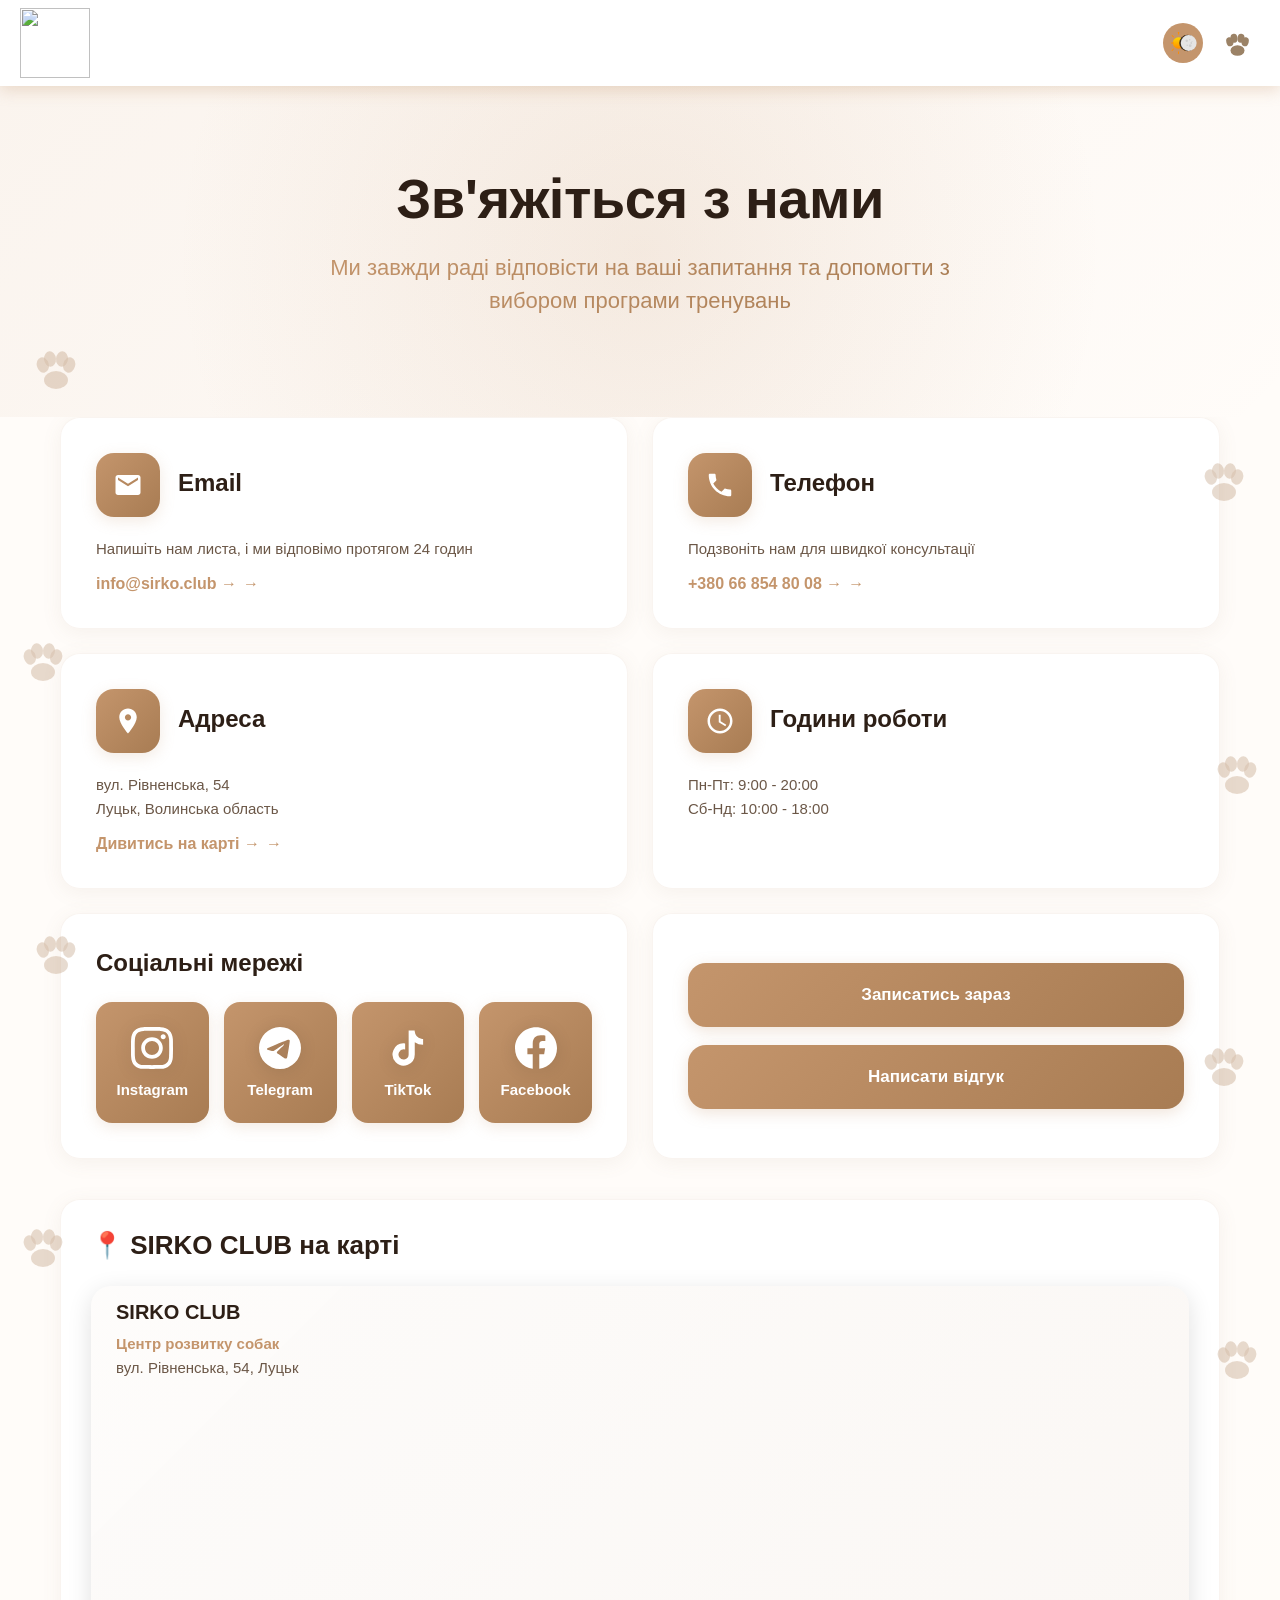
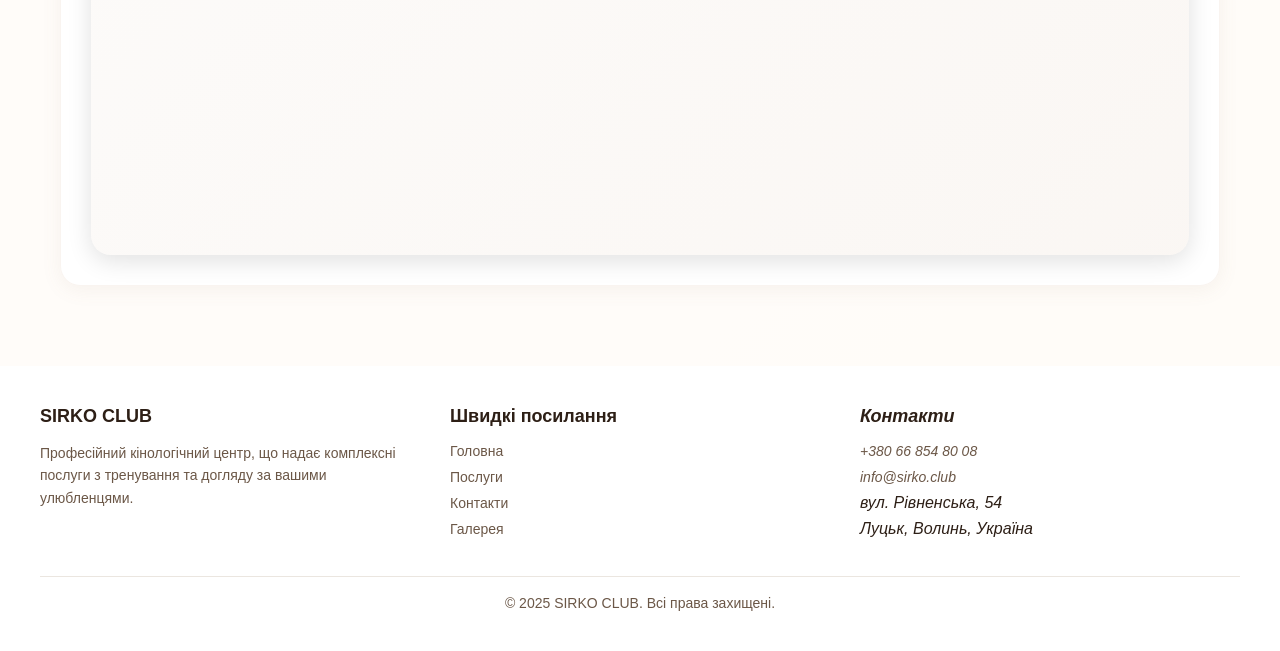
==== contact.html @ 8817e38b "Commit" ====
<!DOCTYPE html>
<html lang="uk">

<head>
    <meta charset="UTF-8">
    <meta name="viewport" content="width=device-width, initial-scale=1.0">
    <meta name="description"
        content="SIRKO CLUB - Контакти. Зв'яжіться з нами для консультації та запису на тренування.">
    <meta name="keywords" content="кінологічний центр контакти, дресирування собак Луцьк, зв'язатися">
    <title>SIRKO CLUB - Контакти</title>
    <link rel="stylesheet" href="style/contact.css">
</head>

<body>
    <div class="progress-bar" id="progressBar" role="progressbar" aria-label="Прогрес прокрутки"></div>
    <!-- Декоративні лапки (зліва) -->
    <div class="paw-decoration paw-left-1"></div>
    <div class="paw-decoration paw-left-2"></div>
    <div class="paw-decoration paw-left-3"></div>
    <div class="paw-decoration paw-left-4"></div>

    <!-- Декоративні лапки (справа) -->
    <div class="paw-decoration paw-right-1"></div>
    <div class="paw-decoration paw-right-2"></div>
    <div class="paw-decoration paw-right-3"></div>
    <div class="paw-decoration paw-right-4"></div>
    <div class="container">
        <!-- Header - без змін -->
        <header role="banner">
            <a href="index.html" class="logo">
                <img src="images/photo_2025-12-12_22-22-34-Photoroom.png" width="80px" height="80px">
            </a>
            <nav class="header-controls">
                <button class="theme-toggle" id="themeToggle" aria-label="Змінити тему">
                    <svg class="theme-icon" width="40" height="40" viewBox="0 0 200 200" fill="none"
                        xmlns="http://www.w3.org/2000/svg">
                        <defs>
                            <linearGradient id="sunGradient" x1="0%" y1="0%" x2="0%" y2="100%">
                                <stop offset="0%" style="stop-color:#FFD700;stop-opacity:1" />
                                <stop offset="100%" style="stop-color:#FF8C00;stop-opacity:1" />
                            </linearGradient>
                        </defs>
                        <circle cx="70" cy="100" r="38" fill="url(#sunGradient)" />
                        <rect x="67" y="25" width="6" height="20" rx="3" fill="#FF8C00" />
                        <rect x="105" y="45" width="6" height="20" rx="3" fill="#FF8C00"
                            transform="rotate(45 108 55)" />
                        <rect x="130" y="97" width="20" height="6" rx="3" fill="#FF8C00" />
                        <rect x="105" y="135" width="6" height="20" rx="3" fill="#FF8C00"
                            transform="rotate(-45 108 145)" />
                        <rect x="67" y="155" width="6" height="20" rx="3" fill="#FF8C00" />
                        <rect x="29" y="135" width="6" height="20" rx="3" fill="#FF8C00"
                            transform="rotate(45 32 145)" />
                        <rect x="20" y="97" width="20" height="6" rx="3" fill="#FF8C00" />
                        <rect x="29" y="45" width="6" height="20" rx="3" fill="#FF8C00" transform="rotate(-45 32 55)" />
                        <circle cx="130" cy="100" r="55" fill="#3d2f22" />
                        <circle cx="138" cy="100" r="53" fill="#E5E5E5" />
                        <circle cx="125" cy="85" r="8" fill="#C8C8C8" opacity="0.7" />
                        <circle cx="145" cy="78" r="5" fill="#C8C8C8" opacity="0.7" />
                        <circle cx="155" cy="100" r="6" fill="#C8C8C8" opacity="0.7" />
                        <circle cx="148" cy="118" r="9" fill="#C8C8C8" opacity="0.7" />
                        <circle cx="128" cy="115" r="5" fill="#C8C8C8" opacity="0.7" />
                        <circle cx="160" cy="90" r="4" fill="#C8C8C8" opacity="0.6" />
                    </svg>
                </button>
                <button class="menu-icon" id="menuToggle" aria-label="Відкрити меню">
                    <svg class="paw-icon" viewBox="0 0 100 100" xmlns="http://www.w3.org/2000/svg">
                        <ellipse cx="50" cy="70" rx="20" ry="15" fill="#9b8266" />
                        <ellipse cx="28" cy="45" rx="10" ry="13" fill="#9b8266" transform="rotate(-15 28 45)" />
                        <ellipse cx="40" cy="35" rx="10" ry="13" fill="#9b8266" transform="rotate(-5 40 35)" />
                        <ellipse cx="60" cy="35" rx="10" ry="13" fill="#9b8266" transform="rotate(5 60 35)" />
                        <ellipse cx="72" cy="45" rx="10" ry="13" fill="#9b8266" transform="rotate(15 72 45)" />
                    </svg>
                </button>
            </nav>
        </header>
        <div class="menu-overlay" id="menuOverlay" aria-hidden="true"></div>
        <nav class="mobile-menu" id="mobileMenu" aria-label="Головна навігація">
            <ul class="menu-links" role="list">
                <li><a href="index.html">Головна</a></li>
                <li><a href="services.html">Послуги</a></li>
                <li><a href="contact.html">Контакти</a></li>
            </ul>
        </nav>


        <main>
            <!-- Hero секція -->
            <section class="contacts-hero">
                <video class="hero-video" autoplay muted loop playsinline>
                    <source src="images/135025-760679997_small.mp4" type="video/mp4">
                    Your browser does not support the video tag.
                </video>
                <h1>Зв'яжіться з нами</h1>
                <p>Ми завжди раді відповісти на ваші запитання та допомогти з вибором програми тренувань</p>
            </section>

            <!-- Основний контент -->
            <div class="contacts-content">
                <!-- Перший рядок: Email та Телефон -->
                <div class="contact-row">
                    <!-- Email Card -->
                    <article class="contact-card">
                        <div class="contact-card-header">
                            <div class="contact-icon">
                                <svg width="30" height="30" viewBox="0 0 24 24" fill="white">
                                    <path
                                        d="M20 4H4c-1.1 0-1.99.9-1.99 2L2 18c0 1.1.9 2 2 2h16c1.1 0 2-.9 2-2V6c0-1.1-.9-2-2-2zm0 4l-8 5-8-5V6l8 5 8-5v2z" />
                                </svg>
                            </div>
                            <div>
                                <h3>Email</h3>
                            </div>
                        </div>
                        <div class="contact-card-content">
                            <p>Напишіть нам листа, і ми відповімо протягом 24 годин</p>
                            <a href="mailto:info@sirko.club" class="contact-link">
                                info@sirko.club  →
                            </a>
                        </div>
                    </article>

                    <!-- Phone Card -->
                    <article class="contact-card">
                        <div class="contact-card-header">
                            <div class="contact-icon">
                                <svg width="30" height="30" viewBox="0 0 24 24" fill="white">
                                    <path
                                        d="M6.62 10.79c1.44 2.83 3.76 5.14 6.59 6.59l2.2-2.2c.27-.27.67-.36 1.02-.24 1.12.37 2.33.57 3.57.57.55 0 1 .45 1 1V20c0 .55-.45 1-1 1-9.39 0-17-7.61-17-17 0-.55.45-1 1-1h3.5c.55 0 1 .45 1 1 0 1.25.2 2.45.57 3.57.11.35.03.74-.25 1.02l-2.2 2.2z" />
                                </svg>
                            </div>
                            <div>
                                <h3>Телефон</h3>
                            </div>
                        </div>
                        <div class="contact-card-content">
                            <p>Подзвоніть нам для швидкої консультації</p>
                            <a href="tel:+380 66 854 80 08" class="contact-link">
                                +380 66 854 80 08 →
                            </a>
                        </div>
                    </article>
                </div>

                <!-- Другий рядок: Адреса та Години роботи -->
                <div class="contact-row">
                    <!-- Address Card -->
                    <article class="contact-card">
                        <div class="contact-card-header">
                            <div class="contact-icon">
                                <svg width="30" height="30" viewBox="0 0 24 24" fill="white">
                                    <path
                                        d="M12 2C8.13 2 5 5.13 5 9c0 5.25 7 13 7 13s7-7.75 7-13c0-3.87-3.13-7-7-7zm0 9.5c-1.38 0-2.5-1.12-2.5-2.5s1.12-2.5 2.5-2.5 2.5 1.12 2.5 2.5-1.12 2.5-2.5 2.5z" />
                                </svg>
                            </div>
                            <div>
                                <h3>Адреса</h3>
                            </div>
                        </div>
                        <div class="contact-card-content">
                            <p>вул. Рівненська, 54<br>Луцьк, Волинська область</p>
                            <a href="https://maps.google.com/maps?q=SIRKO%20club,%20Рівненська%20вулиця,%2054,%20Луцьк"
                                target="_blank" class="contact-link">
                                Дивитись на карті →
                            </a>
                        </div>
                    </article>

                    <!-- Working Hours Card -->
                    <article class="contact-card">
                        <div class="contact-card-header">
                            <div class="contact-icon">
                                <svg width="30" height="30" viewBox="0 0 24 24" fill="white">
                                    <path
                                        d="M11.99 2C6.47 2 2 6.48 2 12s4.47 10 9.99 10C17.52 22 22 17.52 22 12S17.52 2 11.99 2zM12 20c-4.42 0-8-3.58-8-8s3.58-8 8-8 8 3.58 8 8-3.58 8-8 8zm.5-13H11v6l5.25 3.15.75-1.23-4.5-2.67z" />
                                </svg>
                            </div>
                            <div>
                                <h3>Години роботи</h3>
                            </div>
                        </div>
                        <div class="contact-card-content">
                            <p>Пн-Пт: 9:00 - 20:00<br>
                                Сб-Нд: 10:00 - 18:00</p>
                        </div>
                    </article>
                </div>

                <!-- Третій рядок: Соціальні мережі та Кнопки дій -->
                <div class="bottom-section">
                    <!-- Соціальні мережі (зліва) -->
                    <aside class="social-links-section">
                        <h3>Соціальні мережі</h3>
                        <div class="social-grid">
                            <a href="https://www.instagram.com/lutsk.kinolog?igsh=MTYwcnB3Nm44OXVwNA==" target="_blank"
                                rel="noopener noreferrer" class="social-card">
                                <svg width="40" height="40" viewBox="0 0 24 24" fill="white"
                                    xmlns="http://www.w3.org/2000/svg">
                                    <path
                                        d="M12 2.163c3.204 0 3.584.012 4.85.07 3.252.148 4.771 1.691 4.919 4.919.058 1.265.069 1.645.069 4.849 0 3.205-.012 3.584-.069 4.849-.149 3.225-1.664 4.771-4.919 4.919-1.266.058-1.644.07-4.85.07-3.204 0-3.584-.012-4.849-.07-3.26-.149-4.771-1.699-4.919-4.92-.058-1.265-.07-1.644-.07-4.849 0-3.204.013-3.583.07-4.849.149-3.227 1.664-4.771 4.919-4.919 1.266-.057 1.645-.069 4.849-.069zm0-2.163c-3.259 0-3.667.014-4.947.072-4.358.2-6.78 2.618-6.98 6.98-.059 1.281-.073 1.689-.073 4.948 0 3.259.014 3.668.072 4.948.2 4.358 2.618 6.78 6.98 6.98 1.281.058 1.689.072 4.948.072 3.259 0 3.668-.014 4.948-.072 4.354-.2 6.782-2.618 6.979-6.98.059-1.28.073-1.689.073-4.948 0-3.259-.014-3.667-.072-4.947-.196-4.354-2.617-6.78-6.979-6.98-1.281-.059-1.69-.073-4.949-.073zm0 5.838c-3.403 0-6.162 2.759-6.162 6.162s2.759 6.163 6.162 6.163 6.162-2.759 6.162-6.163c0-3.403-2.759-6.162-6.162-6.162zm0 10.162c-2.209 0-4-1.79-4-4 0-2.209 1.791-4 4-4s4 1.791 4 4c0 2.21-1.791 4-4 4zm6.406-11.845c-.796 0-1.441.645-1.441 1.44s.645 1.44 1.441 1.44c.795 0 1.439-.645 1.439-1.44s-.644-1.44-1.439-1.44z" />
                                </svg>
                                <span>Instagram</span>
                            </a>

                            <a href="https://t.me/Pracontanaaa" target="_blank" rel="noopener noreferrer"
                                class="social-card">
                                <svg width="40" height="40" viewBox="0 0 24 24" fill="white"
                                    xmlns="http://www.w3.org/2000/svg">
                                    <path
                                        d="M11.944 0A12 12 0 0 0 0 12a12 12 0 0 0 12 12 12 12 0 0 0 12-12A12 12 0 0 0 12 0a12 12 0 0 0-.056 0zm4.962 7.224c.1-.002.321.023.465.14a.506.506 0 0 1 .171.325c.016.093.036.306.02.472-.18 1.898-.962 6.502-1.36 8.627-.168.9-.499 1.201-.82 1.23-.696.065-1.225-.46-1.9-.902-1.056-.693-1.653-1.124-2.678-1.8-1.185-.78-.417-1.21.258-1.91.177-.184 3.247-2.977 3.307-3.23.007-.032.014-.15-.056-.212s-.174-.041-.249-.024c-.106.024-1.793 1.14-5.061 3.345-.48.33-.913.49-1.302.48-.428-.008-1.252-.241-1.865-.44-.752-.245-1.349-.374-1.297-.789.027-.216.325-.437.893-.663 3.498-1.524 5.83-2.529 6.998-3.014 3.332-1.386 4.025-1.627 4.476-1.635z" />
                                </svg>
                                <span>Telegram</span>
                            </a>

                            <a href="https://www.tiktok.com/@sirko.club?_r=1&_t=ZM-92Ig7ONDnJI" target="_blank"
                                rel="noopener noreferrer" class="social-card">
                                <svg width="40" height="40" viewBox="0 0 24 24" fill="white"
                                    xmlns="http://www.w3.org/2000/svg">
                                    <path
                                        d="M19.59 6.69a4.83 4.83 0 0 1-3.77-4.25V2h-3.45v13.67a2.89 2.89 0 0 1-5.2 1.74 2.89 2.89 0 0 1 2.31-4.64 2.93 2.93 0 0 1 .88.13V9.4a6.84 6.84 0 0 0-1-.05A6.33 6.33 0 0 0 5 20.1a6.34 6.34 0 0 0 10.86-4.43v-7a8.16 8.16 0 0 0 4.77 1.52v-3.4a4.85 4.85 0 0 1-1-.1z" />
                                </svg>
                                <span>TikTok</span>
                            </a>

                            <a href="https://www.facebook.com/profile.php?id=61576898876985" target="_blank"
                                rel="noopener noreferrer" class="social-card">
                                <svg width="40" height="40" viewBox="0 0 24 24" fill="white"
                                    xmlns="http://www.w3.org/2000/svg">
                                    <path
                                        d="M24 12.073c0-6.627-5.373-12-12-12s-12 5.373-12 12c0 5.99 4.388 10.954 10.125 11.854v-8.385H7.078v-3.47h3.047V9.43c0-3.007 1.792-4.669 4.533-4.669 1.312 0 2.686.235 2.686.235v2.953H15.83c-1.491 0-1.956.925-1.956 1.874v2.25h3.328l-.532 3.47h-2.796v8.385C19.612 23.027 24 18.062 24 12.073z" />
                                </svg>
                                <span>Facebook</span>
                            </a>
                        </div>
                    </aside>

                    <!-- Кнопки дій (справа) -->
                    <div class="action-buttons">
                        <button class="action-btn"
                            onclick="window.location.href='https://docs.google.com/forms/d/e/1FAIpQLSfRU9V35muURrDXWjqPRwVCENJERjDULEuLizLu45C7HAdxSQ/viewform'">Записатись
                            зараз</button>
                        <button class="action-btn" id="openReviewFormBtn">
                            <span>Написати відгук</span>
                        </button>
                    </div>
                </div>

                <!-- Модальне вікно для відгуку -->
                <div class="modal" id="reviewModal">
                    <div class="modal-content">
                        <button class="modal-close" id="closeReviewModal">&times;</button>
                        <div class="review-form">
                            <h3>Написати відгук</h3>
                            <div class="form-success" id="reviewSuccessMessage" style="display: none;">
                                ✓ Дякуємо за ваш відгук! Він буде опублікований після модерації.
                            </div>
                            <form id="reviewForm">
                                <div class="form-group">
                                    <label for="reviewName">Ваше ім'я *</label>
                                    <input type="text" id="reviewName" name="reviewName" required>
                                </div>
                                <div class="form-group">
                                    <label for="reviewText">Ваш відгук *</label>
                                    <textarea id="reviewText" name="reviewText" rows="5"
                                        placeholder="Поділіться вашим досвідом співпраці з нами..." required></textarea>
                                </div>
                                <div class="form-group">
                                    <label>Оцінка</label>
                                    <div class="rating-stars">
                                        <span class="star" data-rating="1">★</span>
                                        <span class="star" data-rating="2">★</span>
                                        <span class="star" data-rating="3">★</span>
                                        <span class="star" data-rating="4">★</span>
                                        <span class="star" data-rating="5">★</span>
                                    </div>
                                    <input type="hidden" id="rating" name="rating" value="5">
                                </div>
                                <button type="submit" class="btn-submit">Відправити відгук</button>
                            </form>
                        </div>
                    </div>
                </div>

                <!-- Карта на всю ширину -->
                <aside class="map-section" aria-labelledby="location-title">
                    <h3 id="location-title">📍 SIRKO CLUB на карті</h3>

                    <div class="map-container">
                        <div class="map-info">
                            <h4>SIRKO CLUB</h4>
                            <p><strong>Центр розвитку собак</strong><br>
                                вул. Рівненська, 54, Луцьк</p>
                        </div>

                        <iframe
                            src="https://maps.google.com/maps?q=SIRKO%20club,%20Рівненська%20вулиця,%2054,%20Луцьк&t=&z=16&ie=UTF8&iwloc=&output=embed"
                            width="100%" height="450" frameborder="0" style="border:0; display: block;"
                            allowfullscreen="" loading="lazy" referrerpolicy="no-referrer-when-downgrade">
                        </iframe>
                    </div>
                </aside>
            </div>
        </main>

        <!-- Footer - без змін -->
        <footer role="contentinfo">
            <div class="footer-content">
                <div class="footer-section">
                    <h4>SIRKO CLUB</h4>
                    <p>Професійний кінологічний центр, що надає комплексні послуги з тренування та догляду за вашими
                        улюбленцями.</p>
                </div>
                <nav class="footer-section" aria-label="Швидкі посилання">
                    <h4>Швидкі посилання</h4>
                    <ul class="footer-links">
                        <li><a href="index.html">Головна</a></li>
                        <li><a href="index.html#services">Послуги</a></li>
                        <li><a href="contact.html">Контакти</a></li>
                        <li><a href="index.html#gallery">Галерея</a></li>
                    </ul>
                </nav>
                <address class="footer-section">
                    <h4>Контакти</h4>
                    <ul class="footer-links">
                        <li><a href="tel:+380XXXXXXXXX">+380 66 854 80 08</a></li>
                        <li><a href="mailto:info@sirkoclub.com">info@sirko.club</a></li>
                        <li>вул. Рівненська, 54</li>
                        <li>Луцьк, Волинь, Україна</li>
                    </ul>
                </address>
            </div>
            <div class="footer-bottom">
                © 2025 SIRKO CLUB. Всі права захищені.
            </div>
        </footer>
    </div>

    <button class="scroll-top" id="scrollTop" aria-label="Прокрутити вгору">↑</button>

    <script src="js/contact.js"></script>
</body>

</html>
---- style/contact.css ----
/* Базові стилі  */
* {
    margin: 0;
    padding: 0;
    box-sizing: border-box;
}

:root {
    --bg-primary: linear-gradient(135deg, #fef8f3 0%, #f5ebe3 100%);
    --bg-secondary: rgba(255, 252, 249, 0.98);
    --bg-card: rgba(255, 255, 255, 0.95);
    --text-primary: #2d1f16;
    --text-secondary: #6b5747;
    --accent: #c4956c;
    --accent-hover: #a87c53;
    --shadow: rgba(100, 80, 60, 0.12);
    --transition: all 0.3s ease;
}

[data-theme="dark"] {
    --bg-primary: linear-gradient(135deg, #2c2416 0%, #1a1612 100%);
    --bg-secondary: #1f1c18;
    --bg-card: #2a2520;
    --text-primary: #e8e8e8;
    --text-secondary: #b8b8b8;
    --accent: #b8956f;
    --accent-hover: #a38560;
    --shadow: rgba(0, 0, 0, 0.3);
}

html {
    scroll-behavior: smooth;
    overflow-x: hidden;
    max-width: 100vw;
}

body {
    font-family: 'Segoe UI', Tahoma, Geneva, Verdana, sans-serif;
    background: var(--bg-primary);
    color: var(--text-primary);
    transition: var(--transition);
    overflow-x: hidden;
    max-width: 100vw;
    width: 100%;
    position: relative;
    -webkit-font-smoothing: antialiased;
    -moz-osx-font-smoothing: grayscale;
}

.container {
    max-width: 100vw;
    width: 100%;
    margin: 0 auto;
    background: var(--bg-secondary);
    min-height: 100vh;
    position: relative;
    overflow-x: hidden;
}

/* Декоративні лапки */
.paw-decoration {
    position: absolute;
    width: 40px;
    height: 40px;
    opacity: 0;
    z-index: 1;
    pointer-events: none;
    background-image: url('data:image/svg+xml;utf8,<svg viewBox="0 0 100 100" xmlns="http://www.w3.org/2000/svg"><ellipse cx="50" cy="70" rx="20" ry="15" fill="%23a87c53" opacity="0.6"/><ellipse cx="28" cy="45" rx="10" ry="13" fill="%23a87c53" opacity="0.6" transform="rotate(-15 28 45)"/><ellipse cx="40" cy="35" rx="10" ry="13" fill="%23a87c53" opacity="0.6" transform="rotate(-5 40 35)"/><ellipse cx="60" cy="35" rx="10" ry="13" fill="%23a87c53" opacity="0.6" transform="rotate(5 60 35)"/><ellipse cx="72" cy="45" rx="10" ry="13" fill="%23a87c53" opacity="0.6" transform="rotate(15 72 45)"/></svg>');
    background-size: contain;
    background-repeat: no-repeat;
    animation: pawFadeIn 1s ease-out forwards;
}

/* Лапки зліва*/
.paw-left-1 { left: 2%; top: 15%; animation-delay: 0.5s; }
.paw-left-2 { left: 1%; top: 28%; animation-delay: 1s; }
.paw-left-3 { left: 2%; top: 41%; animation-delay: 1.5s; }
.paw-left-4 { left: 1%; top: 54%; animation-delay: 2s; }

/* Лапки справа */
.paw-right-1 { right: 2%; top: 20%; animation-delay: 0.7s; }
.paw-right-2 { right: 1%; top: 33%; animation-delay: 1.2s; }
.paw-right-3 { right: 2%; top: 46%; animation-delay: 1.7s; }
.paw-right-4 { right: 1%; top: 59%; animation-delay: 2.2s; }

@keyframes pawFadeIn {
    0% {
        opacity: 0;
        transform: scale(0.5) rotate(-20deg);
    }
    50% {
        opacity: 0.5;
        transform: scale(1.1) rotate(5deg);
    }
    100% {
        opacity: 0.45;
        transform: scale(1) rotate(0deg);
    }
}

[data-theme="dark"] .paw-decoration {
    background-image: url('data:image/svg+xml;utf8,<svg viewBox="0 0 100 100" xmlns="http://www.w3.org/2000/svg"><ellipse cx="50" cy="70" rx="20" ry="15" fill="%23b8956f" opacity="0.2"/><ellipse cx="28" cy="45" rx="10" ry="13" fill="%23b8956f" opacity="0.2" transform="rotate(-15 28 45)"/><ellipse cx="40" cy="35" rx="10" ry="13" fill="%23b8956f" opacity="0.2" transform="rotate(-5 40 35)"/><ellipse cx="60" cy="35" rx="10" ry="13" fill="%23b8956f" opacity="0.2" transform="rotate(5 60 35)"/><ellipse cx="72" cy="45" rx="10" ry="13" fill="%23b8956f" opacity="0.2" transform="rotate(15 72 45)"/></svg>');
}

/* Header */
header {
    display: flex;
    justify-content: space-between;
    align-items: center;
    padding: 6px 15px;
    background: var(--bg-card);
    position: sticky;
    top: 0;
    z-index: 97;
    box-shadow: 0 4px 15px rgba(196, 149, 108, 0.3);
}

.logo {
    display: flex;
    align-items: center;
    gap: 8px;
    animation: fadeInLeft 0.6s ease;
    text-decoration: none;
}

.logo img {
    width: 60px;
    height: 60px;
}

.logo-fallback {
    width: 60px;
    height: 60px;
    background: var(--accent);
    border-radius: 50%;
    display: flex;
    align-items: center;
    justify-content: center;
    color: white;
    font-weight: bold;
    font-size: 18px;
    transition: transform 0.3s ease;
}

.logo:hover .logo-fallback {
    transform: scale(1.05) rotate(3deg);
}

.header-controls {
    display: flex;
    align-items: center;
    gap: 12px;
    animation: fadeInRight 0.6s ease;
}

.theme-toggle {
    width: 38px;
    height: 38px;
    border-radius: 50%;
    background: var(--accent);
    border: none;
    cursor: pointer;
    display: flex;
    align-items: center;
    justify-content: center;
    transition: var(--transition);
    position: relative;
    overflow: hidden;
}

.theme-toggle:hover {
    transform: rotate(180deg);
}

.theme-icon {
    width: 28px;
    height: 28px;
    object-fit: contain;
    position: relative;
    z-index: 1;
}

.menu-icon {
    width: 42px;
    height: 42px;
    cursor: pointer;
    position: relative;
    z-index: 101;
    background: none;
    border: none;
    padding: 5px;
    transition: var(--transition);
}

.menu-icon:hover {
    transform: scale(1.1);
}

.menu-icon.active .paw-icon {
    transform: rotate(90deg);
}

.mobile-menu {
    position: fixed;
    top: 0;
    right: -100%;
    width: 280px;
    max-width: 85%;
    height: 100vh;
    background: var(--bg-card);
    box-shadow: -5px 0 25px var(--shadow);
    transition: right 0.4s cubic-bezier(0.4, 0, 0.2, 1);
    z-index: 99;
    padding: 80px 30px 30px;
    overflow-y: auto;
}

.mobile-menu.active {
    right: 0;
}

.menu-overlay {
    position: fixed;
    top: 0;
    left: 0;
    width: 100%;
    height: 100vh;
    background: rgba(0, 0, 0, 0);
    opacity: 0;
    visibility: hidden;
    transition: var(--transition);
    z-index: 98;
    backdrop-filter: blur(4px);
}

.menu-overlay.active {
    opacity: 1;
    visibility: visible;
}

.menu-links {
    list-style: none;
}

.menu-links li {
    margin-bottom: 20px;
    opacity: 0;
    transform: translateX(20px);
    transition: var(--transition);
}

.mobile-menu.active .menu-links li {
    opacity: 1;
    transform: translateX(0);
}

.mobile-menu.active .menu-links li:nth-child(1) { transition-delay: 0.1s; }
.mobile-menu.active .menu-links li:nth-child(2) { transition-delay: 0.15s; }
.mobile-menu.active .menu-links li:nth-child(3) { transition-delay: 0.2s; }

.menu-links a {
    color: var(--text-primary);
    text-decoration: none;
    font-size: 18px;
    font-weight: 500;
    transition: var(--transition);
    display: block;
    padding: 10px 15px 10px 0;
    position: relative;
}

.menu-links a::before {
    content: '🐾';
    position: absolute;
    left: -30px;
    opacity: 0;
    transform: translateX(-10px) rotate(-20deg);
    transition: all 0.4s cubic-bezier(0.68, -0.55, 0.265, 1.55);
    font-size: 16px;
}

.menu-links a::after {
    content: '';
    position: absolute;
    bottom: 0;
    left: 0;
    width: 0;
    height: 2px;
    background: var(--accent);
    transition: width 0.3s ease;
}

.menu-links a:hover::before {
    opacity: 1;
    transform: translateX(0) rotate(0deg);
    left: -25px;
}

.menu-links a:hover::after {
    width: calc(100% - 15px);
}

.menu-links a:hover {
    color: var(--accent);
    padding-left: 5px;
}

/* Hero секція */
.contacts-hero {
    padding: 60px 15px 40px;
    text-align: center;
    position: relative;
    overflow: hidden;
    background: linear-gradient(135deg, rgba(196, 149, 108, 0.08) 0%, transparent 100%);
    width: 100%;
    max-width: 100vw;
}

.hero-video {
    position: absolute;
    top: 0;
    left: 0;
    width: 100%;
    height: 100%;
    object-fit: cover;
    opacity: 0.35;
    z-index: 0;
}

.contacts-hero::before {
    content: '';
    position: absolute;
    top: 0;
    left: 0;
    right: 0;
    bottom: 0;
    background: radial-gradient(circle at 50% 50%, rgba(196, 149, 108, 0.15) 0%, transparent 70%);
    pointer-events: none;
}

.contacts-hero h1 {
    font-size: 30px;
    color: var(--text-primary);
    margin-bottom: 15px;
    font-weight: 800;
    animation: fadeInUp 0.6s ease;
    letter-spacing: -0.5px;
    position: relative;
    max-width: 100%;
    word-wrap: break-word;
}

.contacts-hero p {
    font-size: 16px;
    color: var(--accent);
    max-width: 700px;
    margin: 0 auto 30px;
    animation: fadeInUp 0.8s ease;
    font-weight: 500;
    line-height: 1.5;
    background: linear-gradient(135deg, var(--accent) 0%, var(--accent-hover) 100%);
    -webkit-background-clip: text;
    -webkit-text-fill-color: transparent;
    background-clip: text;
    position: relative;
    word-wrap: break-word;
}

/*Основний контейнер контенту*/
.contacts-content {
    max-width: 1200px;
    width: 100%;
    margin: 0 auto;
    padding: 0 15px 60px;
    position: relative;
    overflow: hidden;
}

.contacts-content::before {
    content: '';
    position: absolute;
    top: -30px;
    right: -30px;
    width: 150px;
    height: 150px;
    background: radial-gradient(circle, rgba(196, 149, 108, 0.06) 0%, transparent 70%);
    border-radius: 50%;
    pointer-events: none;
    z-index: -1;
}

.contacts-content::after {
    content: '';
    position: absolute;
    bottom: 50px;
    left: -50px;
    width: 200px;
    height: 200px;
    background: radial-gradient(circle, rgba(196, 149, 108, 0.04) 0%, transparent 70%);
    border-radius: 50%;
    pointer-events: none;
    z-index: -1;
}

/* Рядки з картками */
.contact-row {
    display: grid;
    grid-template-columns: 1fr;
    gap: 20px;
    margin-bottom: 20px;
    width: 100%;
    max-width: 100%;
}

/* Нижня секція*/
.bottom-section {
    display: grid;
    grid-template-columns: 1fr;
    gap: 20px;
    margin-bottom: 30px;
    width: 100%;
    max-width: 100%;
}

/* Контактні картки */
.contact-card {
    background: var(--bg-card);
    border-radius: 20px;
    padding: 25px;
    box-shadow: 0 4px 20px rgba(139, 114, 86, 0.08);
    transition: all 0.4s cubic-bezier(0.4, 0, 0.2, 1);
    animation: scaleIn 0.6s ease;
    animation-fill-mode: both;
    position: relative;
    overflow: hidden;
    border: 1px solid rgba(196, 149, 108, 0.1);
    width: 100%;
    max-width: 100%;
}

.contact-card:hover {
    transform: translateY(-5px) scale(1.02);
    box-shadow: 0 10px 35px rgba(139, 114, 86, 0.15);
    border-color: var(--accent);
}

.contact-card::before {
    content: '';
    position: absolute;
    top: 0;
    left: 0;
    right: 0;
    bottom: 0;
    background: linear-gradient(135deg, rgba(196, 149, 108, 0.05) 0%, transparent 100%);
    opacity: 0;
    transition: opacity 0.4s ease;
    pointer-events: none;
}

.contact-card:hover::before {
    opacity: 1;
}

.contact-card:nth-child(1) { animation-delay: 0.1s; }
.contact-card:nth-child(2) { animation-delay: 0.2s; }

.contact-card-header {
    display: flex;
    align-items: center;
    gap: 15px;
    margin-bottom: 18px;
}

.contact-icon {
    width: 56px;
    height: 56px;
    background: linear-gradient(135deg, var(--accent) 0%, var(--accent-hover) 100%);
    border-radius: 16px;
    display: flex;
    align-items: center;
    justify-content: center;
    flex-shrink: 0;
    transition: all 0.4s ease;
    box-shadow: 0 4px 15px rgba(196, 149, 108, 0.2);
}

.contact-card:hover .contact-icon {
    transform: scale(1.1);
    box-shadow: 0 8px 25px rgba(196, 149, 108, 0.35);
}

.contact-card h3 {
    font-size: 20px;
    color: var(--text-primary);
    margin-bottom: 5px;
    font-weight: 700;
    word-wrap: break-word;
}

.contact-card-content p {
    color: var(--text-secondary);
    margin-bottom: 12px;
    line-height: 1.6;
    font-size: 14px;
    word-wrap: break-word;
}

.contact-link {
    color: var(--accent);
    text-decoration: none;
    font-weight: 600;
    transition: all 0.3s ease;
    display: inline-flex;
    align-items: center;
    gap: 6px;
    font-size: 15px;
    position: relative;
    word-break: break-all;
}

.contact-link::after {
    content: '→';
    transition: transform 0.3s ease;
}

.contact-link:hover {
    color: var(--accent-hover);
    transform: translateX(5px);
}

.contact-link:hover::after {
    transform: translateX(5px);
}

/* Соціальні мережі */
.social-links-section {
    background: var(--bg-card);
    border-radius: 20px;
    padding: 25px;
    box-shadow: 0 4px 20px rgba(139, 114, 86, 0.08);
    animation: scaleIn 0.6s ease 0.3s;
    animation-fill-mode: both;
    border: 1px solid rgba(196, 149, 108, 0.1);
    transition: all 0.4s ease;
    width: 100%;
    max-width: 100%;
}

.social-links-section:hover {
    box-shadow: 0 8px 30px rgba(139, 114, 86, 0.12);
}

.social-links-section h3 {
    font-size: 22px;
    color: var(--text-primary);
    margin-bottom: 20px;
    font-weight: 700;
}

.social-grid {
    display: grid;
    grid-template-columns: 1fr;
    gap: 12px;
    width: 100%;
}

.social-card {
    background: linear-gradient(135deg, var(--accent) 0%, var(--accent-hover) 100%);
    border-radius: 16px;
    padding: 20px;
    text-align: center;
    transition: all 0.4s cubic-bezier(0.4, 0, 0.2, 1);
    cursor: pointer;
    text-decoration: none;
    color: white;
    display: flex;
    flex-direction: column;
    align-items: center;
    gap: 10px;
    position: relative;
    overflow: hidden;
    box-shadow: 0 4px 15px rgba(196, 149, 108, 0.2);
    width: 100%;
}

.social-card::before {
    content: '';
    position: absolute;
    top: 50%;
    left: 50%;
    width: 0;
    height: 0;
    background: rgba(255, 255, 255, 0.2);
    border-radius: 50%;
    transform: translate(-50%, -50%);
    transition: width 0.6s ease, height 0.6s ease;
}

.social-card:hover::before {
    width: 200px;
    height: 200px;
}

.social-card:hover {
    transform: translateY(-5px) scale(1.03);
    box-shadow: 0 10px 30px rgba(196, 149, 108, 0.35);
}

.social-card svg {
    width: 40px;
    height: 40px;
    transition: transform 0.4s ease;
    position: relative;
    z-index: 1;
    filter: drop-shadow(0 2px 8px rgba(0, 0, 0, 0.1));
}

.social-card:hover svg {
    transform: scale(1.15);
}

.social-card span {
    display: block;
    font-size: 15px;
    font-weight: 600;
    position: relative;
    z-index: 1;
}

/*  Кнопки дій*/
.action-buttons {
    background: var(--bg-card);
    border-radius: 20px;
    padding: 25px;
    box-shadow: 0 4px 20px rgba(139, 114, 86, 0.08);
    animation: scaleIn 0.6s ease 0.4s;
    animation-fill-mode: both;
    display: flex;
    flex-direction: column;
    gap: 15px;
    justify-content: center;
    border: 1px solid rgba(196, 149, 108, 0.1);
    transition: all 0.4s ease;
    width: 100%;
    max-width: 100%;
}

.action-buttons:hover {
    box-shadow: 0 8px 30px rgba(139, 114, 86, 0.12);
}

.action-btn {
    background: linear-gradient(135deg, var(--accent) 0%, var(--accent-hover) 100%);
    color: white;
    border: none;
    padding: 18px 24px;
    border-radius: 16px;
    font-size: 16px;
    font-weight: 600;
    cursor: pointer;
    transition: all 0.4s cubic-bezier(0.4, 0, 0.2, 1);
    display: flex;
    align-items: center;
    justify-content: center;
    gap: 10px;
    position: relative;
    overflow: hidden;
    box-shadow: 0 4px 15px rgba(196, 149, 108, 0.25);
    width: 100%;
    max-width: 100%;
}

.action-btn::before {
    content: '';
    position: absolute;
    top: 50%;
    left: 50%;
    width: 0;
    height: 0;
    border-radius: 50%;
    background: rgba(255, 255, 255, 0.25);
    transform: translate(-50%, -50%);
    transition: width 0.6s ease, height 0.6s ease;
}

.action-btn:hover::before {
    width: 400px;
    height: 400px;
}

.action-btn:hover {
    transform: translateY(-3px) scale(1.02);
    box-shadow: 0 10px 30px rgba(196, 149, 108, 0.4);
}

.action-btn:active {
    transform: translateY(-1px) scale(0.98);
}

.action-btn svg {
    flex-shrink: 0;
    filter: drop-shadow(0 2px 4px rgba(0, 0, 0, 0.1));
    transition: transform 0.3s ease;
}

.action-btn:hover svg {
    transform: scale(1.1);
}

.action-btn span {
    position: relative;
    z-index: 1;
}

/* Модальні вікна  */
.modal {
    display: none;
    position: fixed;
    z-index: 1000;
    left: 0;
    top: 0;
    width: 100%;
    height: 100%;
    background-color: rgba(0, 0, 0, 0.65);
    backdrop-filter: blur(8px);
    animation: fadeIn 0.3s ease;
}

.modal.active {
    display: flex;
    align-items: center;
    justify-content: center;
}

.modal-content {
    background: var(--bg-card);
    border-radius: 24px;
    padding: 30px 20px;
    width: 95%;
    max-width: 600px;
    max-height: 90vh;
    overflow-y: auto;
    position: relative;
    animation: slideInDown 0.4s cubic-bezier(0.4, 0, 0.2, 1);
    box-shadow: 0 20px 80px rgba(0, 0, 0, 0.3);
    border: 1px solid rgba(196, 149, 108, 0.15);
}

.modal-content::-webkit-scrollbar {
    width: 8px;
}

.modal-content::-webkit-scrollbar-track {
    background: transparent;
}

.modal-content::-webkit-scrollbar-thumb {
    background: var(--accent);
    border-radius: 4px;
}

.modal-content::-webkit-scrollbar-thumb:hover {
    background: var(--accent-hover);
}

.modal-close {
    position: absolute;
    top: 15px;
    right: 20px;
    font-size: 32px;
    font-weight: bold;
    color: var(--text-secondary);
    background: none;
    border: none;
    cursor: pointer;
    transition: all 0.3s ease;
    line-height: 1;
    padding: 5px 10px;
    border-radius: 50%;
}

.modal-close:hover {
    color: var(--accent);
    transform: rotate(90deg);
    background: rgba(196, 149, 108, 0.1);
}

/*Форми */
.contact-form h3,
.review-form h3 {
    font-size: 26px;
    color: var(--text-primary);
    margin-bottom: 25px;
    text-align: center;
    font-weight: 800;
    letter-spacing: -0.5px;
}

.form-group {
    margin-bottom: 20px;
}

.form-group label {
    display: block;
    color: var(--text-primary);
    font-weight: 600;
    margin-bottom: 8px;
    font-size: 14px;
    transition: color 0.3s ease;
}

.form-group input,
.form-group textarea {
    width: 100%;
    max-width: 100%;
    padding: 12px 16px;
    border: 2px solid rgba(196, 149, 108, 0.15);
    border-radius: 12px;
    background: var(--bg-secondary);
    color: var(--text-primary);
    font-size: 14px;
    transition: all 0.3s ease;
    font-family: inherit;
    box-sizing: border-box;
}

.form-group input:focus,
.form-group textarea:focus {
    outline: none;
    border-color: var(--accent);
    box-shadow: 0 0 0 4px rgba(196, 149, 108, 0.1);
    transform: translateY(-2px);
}

.form-group textarea {
    resize: vertical;
    min-height: 120px;
}

.btn-submit {
    background: linear-gradient(135deg, var(--accent) 0%, var(--accent-hover) 100%);
    color: white;
    border: none;
    padding: 15px 35px;
    border-radius: 30px;
    font-size: 16px;
    font-weight: 700;
    cursor: pointer;
    transition: all 0.4s cubic-bezier(0.4, 0, 0.2, 1);
    width: 100%;
    max-width: 100%;
    position: relative;
    overflow: hidden;
}

.btn-submit::before {
    content: '';
    position: absolute;
    top: 50%;
    left: 50%;
    width: 0;
    height: 0;
    border-radius: 50%;
    background: rgba(255, 255, 255, 0.3);
    transform: translate(-50%, -50%);
    transition: width 0.6s ease, height 0.6s ease;
}

.btn-submit:hover::before {
    width: 400px;
    height: 400px;
}

.btn-submit:hover {
    transform: translateY(-3px);
    box-shadow: 0 8px 25px rgba(196, 149, 108, 0.45);
}

.btn-submit:active {
    transform: translateY(-1px);
}

.btn-submit:disabled {
    opacity: 0.6;
    cursor: not-allowed;
    transform: none;
}

.form-success {
    background: linear-gradient(135deg, #4caf50 0%, #45a049 100%);
    color: white;
    padding: 15px;
    border-radius: 12px;
    text-align: center;
    margin-bottom: 18px;
    animation: slideInDown 0.4s ease;
    box-shadow: 0 4px 15px rgba(76, 175, 80, 0.3);
    font-weight: 600;
    font-size: 14px;
}

/* Рейтинг зірок */
.rating-stars {
    display: flex;
    gap: 8px;
    font-size: 32px;
    cursor: pointer;
    justify-content: center;
    margin: 12px 0;
}

.star {
    color: #ddd;
    transition: all 0.3s cubic-bezier(0.4, 0, 0.2, 1);
    filter: drop-shadow(0 2px 4px rgba(0, 0, 0, 0.1));
}

.star:hover,
.star.active {
    color: #FFD700;
    transform: scale(1.2) rotate(12deg);
    filter: drop-shadow(0 4px 8px rgba(255, 215, 0, 0.4));
}

.star:active {
    transform: scale(1.05) rotate(0deg);
}

/*  Карта */
.map-section {
    background: var(--bg-card);
    border-radius: 20px;
    padding: 25px;
    margin-top: 25px;
    box-shadow: 0 4px 20px rgba(139, 114, 86, 0.08);
    animation: fadeInUp 0.8s ease 0.6s;
    animation-fill-mode: both;
    transition: all 0.4s ease;
    border: 1px solid rgba(196, 149, 108, 0.1);
}

.map-section:hover {
    box-shadow: 0 10px 35px rgba(139, 114, 86, 0.15);
    transform: translateY(-2px);
}

.map-section h3 {
    font-size: 22px;
    margin-bottom: 20px;
    color: var(--text-primary);
    font-weight: 700;
    display: flex;
    align-items: center;
    gap: 8px;
}

.map-container {
    position: relative;
    border-radius: 18px;
    overflow: hidden;
    box-shadow: 0 6px 25px rgba(0, 0, 0, 0.12);
    padding-top: 12px;
    background: linear-gradient(135deg, rgba(196, 149, 108, 0.03) 0%, rgba(196, 149, 108, 0.08) 100%);
    transition: all 0.4s ease;
}

[data-theme="dark"] .map-container {
    background: linear-gradient(135deg, rgba(60, 50, 40, 0.3) 0%, rgba(40, 35, 30, 0.5) 100%);
}

.map-container:hover {
    box-shadow: 0 10px 40px rgba(0, 0, 0, 0.18);
    transform: scale(1.005);
}

.map-info {
    padding: 0 20px 20px 20px;
}

.map-info h4 {
    margin: 0 0 6px 0;
    color: var(--text-primary);
    font-size: 18px;
    font-weight: 700;
}

.map-info p {
    margin: 0;
    color: var(--text-secondary);
    font-size: 14px;
    line-height: 1.6;
}

.map-info strong {
    color: var(--accent);
    font-weight: 600;
}

.map-container iframe {
    width: 100%;
    height: 350px;
    border: 0;
    display: block;
    transition: filter 0.3s ease;
}

.map-container:hover iframe {
    filter: saturate(1.1) brightness(1.02);
}

/*Footer*/
footer {
    background: var(--bg-card);
    padding: 30px 15px;
    animation: fadeIn 0.8s ease;
}

.footer-content {
    display: grid;
    grid-template-columns: 1fr;
    gap: 25px;
    margin-bottom: 25px;
    max-width: 1200px;
    margin-left: auto;
    margin-right: auto;
}

.footer-section h4 {
    font-size: 17px;
    color: var(--text-primary);
    margin-bottom: 12px;
}

.footer-section p {
    color: var(--text-secondary);
    font-size: 14px;
    line-height: 1.6;
}

.footer-links {
    list-style: none;
}

.footer-links li {
    margin-bottom: 8px;
}

.footer-links a {
    color: var(--text-secondary);
    text-decoration: none;
    font-size: 14px;
    transition: var(--transition);
    display: inline-block;
}

.footer-links a:hover {
    color: var(--accent);
    padding-left: 5px;
}

.footer-bottom {
    border-top: 1px solid rgba(155, 130, 102, 0.2);
    padding-top: 18px;
    text-align: center;
    color: var(--text-secondary);
    font-size: 13px;
    max-width: 1200px;
    margin: 25px auto 0;
}

/*  Progress Bar і Scroll Top */
.progress-bar {
    position: fixed;
    top: 0;
    left: 0;
    height: 3px;
    background: linear-gradient(90deg, var(--accent) 0%, var(--accent-hover) 100%);
    z-index: 101;
    transition: width 0.1s ease;
    box-shadow: 0 2px 10px rgba(196, 149, 108, 0.3);
}

.scroll-top {
    position: fixed;
    bottom: 20px;
    right: 20px;
    width: 45px;
    height: 45px;
    background: var(--accent);
    border-radius: 50%;
    border: none;
    color: white;
    font-size: 22px;
    cursor: pointer;
    opacity: 0;
    visibility: hidden;
    transition: var(--transition);
    z-index: 90;
    display: flex;
    align-items: center;
    justify-content: center;
}

.scroll-top.visible {
    opacity: 1;
    visibility: visible;
}

.scroll-top:hover {
    transform: translateY(-5px) scale(1.1);
    box-shadow: 0 6px 25px rgba(196, 149, 108, 0.5);
}

.scroll-top:active {
    transform: translateY(-3px) scale(1.05);
}

/*Анімації */
@keyframes fadeIn {
    from { opacity: 0; }
    to { opacity: 1; }
}

@keyframes fadeInUp {
    from {
        opacity: 0;
        transform: translateY(30px);
    }
    to {
        opacity: 1;
        transform: translateY(0);
    }
}

@keyframes fadeInLeft {
    from {
        opacity: 0;
        transform: translateX(-30px);
    }
    to {
        opacity: 1;
        transform: translateX(0);
    }
}

@keyframes fadeInRight {
    from {
        opacity: 0;
        transform: translateX(30px);
    }
    to {
        opacity: 1;
        transform: translateX(0);
    }
}

@keyframes scaleIn {
    from {
        opacity: 0;
        transform: scale(0.8);
    }
    to {
        opacity: 1;
        transform: scale(1);
    }
}

@keyframes slideInDown {
    from {
        opacity: 0;
        transform: translateY(-50px);
    }
    to {
        opacity: 1;
        transform: translateY(0);
    }
}

@keyframes float {
    0%, 100% {
        transform: translateY(0px) scale(1);
    }
    50% {
        transform: translateY(-20px) scale(1.05);
    }
}

/*Accessibility*/
button:focus-visible,
a:focus-visible,
input:focus-visible,
textarea:focus-visible {
    outline: 3px solid var(--accent);
    outline-offset: 2px;
}

/* Темна темa */
[data-theme="dark"] .contact-card,
[data-theme="dark"] .social-links-section,
[data-theme="dark"] .action-buttons,
[data-theme="dark"] .map-section {
    box-shadow: 0 4px 20px rgba(0, 0, 0, 0.3);
    border-color: rgba(196, 149, 108, 0.2);
}

[data-theme="dark"] .contact-card:hover,
[data-theme="dark"] .social-links-section:hover,
[data-theme="dark"] .action-buttons:hover,
[data-theme="dark"] .map-section:hover {
    box-shadow: 0 12px 40px rgba(0, 0, 0, 0.5);
}

/* TABLET */
@media (min-width: 768px) {
    /* Лапки на планшетах */
    .paw-decoration {
        width: 50px;
        height: 50px;
    }

    /* Header */
    header {
        padding: 8px 20px;
    }

    .logo img {
        width: 70px;
        height: 70px;
    }

    .theme-toggle {
        width: 40px;
        height: 40px;
    }

    .theme-icon {
        width: 30px;
        height: 30px;
    }

    .menu-icon {
        width: 45px;
        height: 45px;
    }

    /* Hero */
    .contacts-hero {
        padding: 70px 20px 50px;
    }

    .contacts-hero h1 {
        font-size: 42px;
        margin-bottom: 18px;
    }

    .contacts-hero p {
        font-size: 19px;
        margin-bottom: 35px;
    }

    /* Content */
    .contacts-content {
        padding: 0 20px 70px;
    }

    .contacts-content::before {
        width: 250px;
        height: 250px;
        top: -40px;
        right: -40px;
    }

    .contacts-content::after {
        width: 350px;
        height: 350px;
        bottom: 80px;
        left: -80px;
    }

    /* Рядки з картками */
    .contact-row {
        grid-template-columns: repeat(2, 1fr);
        gap: 22px;
        margin-bottom: 22px;
    }

    .bottom-section {
        grid-template-columns: 1fr 1fr;
        gap: 22px;
    }

    /* Картки */
    .contact-card {
        padding: 30px;
    }

    .contact-icon {
        width: 60px;
        height: 60px;
    }

    .contact-card h3 {
        font-size: 22px;
    }

    .contact-card-content p {
        font-size: 15px;
        margin-bottom: 14px;
    }

    .contact-link {
        font-size: 16px;
    }

    /* Соціальні мережі */
    .social-links-section {
        padding: 30px;
    }

    .social-links-section h3 {
        font-size: 24px;
        margin-bottom: 22px;
    }

    .social-grid {
        grid-template-columns: repeat(2, 1fr);
        gap: 14px;
    }

    .social-card {
        padding: 22px;
    }

    /* Action buttons */
    .action-buttons {
        padding: 30px;
        gap: 16px;
    }

    .action-btn {
        padding: 20px 28px;
        font-size: 17px;
    }

    /* Форми */
    .contact-form h3,
    .review-form h3 {
        font-size: 28px;
        margin-bottom: 28px;
    }

    .form-group {
        margin-bottom: 22px;
    }

    .form-group label {
        font-size: 15px;
        margin-bottom: 10px;
    }

    .form-group input,
    .form-group textarea {
        padding: 13px 17px;
        font-size: 15px;
    }

    .form-group textarea {
        min-height: 125px;
    }

    .btn-submit {
        padding: 16px 38px;
        font-size: 17px;
    }

    .form-success {
        padding: 16px;
        font-size: 15px;
    }

    /* Рейтинг */
    .rating-stars {
        font-size: 34px;
        gap: 9px;
        margin: 14px 0;
    }

    /* Карта */
    .map-section {
        padding: 28px;
        margin-top: 28px;
    }

    .map-section h3 {
        font-size: 24px;
        margin-bottom: 22px;
    }

    .map-info {
        padding: 0 22px 22px 22px;
    }

    .map-info h4 {
        font-size: 19px;
    }

    .map-info p {
        font-size: 15px;
    }

    .map-container iframe {
        height: 400px;
    }

    /* Footer */
    footer {
        padding: 35px 20px;
    }

    .footer-content {
        grid-template-columns: repeat(2, 1fr);
        gap: 28px;
    }

    .footer-section h4 {
        font-size: 18px;
        margin-bottom: 14px;
    }

    /* Progress  Scroll */
    .progress-bar {
        height: 4px;
    }

    .scroll-top {
        width: 48px;
        height: 48px;
        font-size: 24px;
        bottom: 25px;
        right: 25px;
    }

    /* Modal */
    .modal-content {
        width: 90%;
        padding: 35px 28px;
    }

    .modal-close {
        top: 18px;
        right: 23px;
        font-size: 34px;
    }
}

/*DESKTOP (від 1024px) */
@media (min-width: 1024px) {
    /* Лапки на десктопі */
    .paw-decoration {
        width: 60px;
        height: 60px;
    }

    
    .contacts-hero {
        padding: 80px 20px 60px;
    }

    .contacts-hero h1 {
        font-size: 56px;
        margin-bottom: 20px;
    }

    .contacts-hero p {
        font-size: 22px;
        margin-bottom: 40px;
    }

    /* Content */
    .contacts-content {
        padding: 0 20px 80px;
    }

    .contacts-content::before {
        width: 300px;
        height: 300px;
        top: -50px;
        right: -50px;
    }

    .contacts-content::after {
        width: 400px;
        height: 400px;
        bottom: 100px;
        left: -100px;
    }

    /* Рядки */
    .contact-row {
        gap: 24px;
        margin-bottom: 24px;
    }

    .bottom-section {
        gap: 24px;
        margin-bottom: 40px;
    }

    /* Картки */
    .contact-card {
        padding: 35px;
    }

    .contact-card-header {
        gap: 18px;
        margin-bottom: 20px;
    }

    .contact-icon {
        width: 64px;
        height: 64px;
        border-radius: 18px;
    }

    .contact-card h3 {
        font-size: 24px;
    }

    .contact-card:hover {
        transform: translateY(-8px) scale(1.02);
    }

    /* Соціальні мережі */
    .social-links-section {
        padding: 35px;
    }

    .social-links-section h3 {
        font-size: 24px;
        margin-bottom: 25px;
    }

    .social-grid {
        grid-template-columns: repeat(4, 1fr);
        gap: 15px;
    }

    .social-card {
        padding: 25px 20px;
        gap: 12px;
    }

    .social-card svg {
        width: 42px;
        height: 42px;
    }

    .social-card span {
        font-size: 15px;
    }

    .social-card:hover {
        transform: translateY(-8px) scale(1.05);
    }

    /* Action buttons */
    .action-buttons {
        padding: 35px;
        gap: 18px;
    }

    .action-btn {
        padding: 22px 32px;
        font-size: 17px;
        gap: 12px;
        border-radius: 18px;
    }

    .action-btn:hover {
        transform: translateY(-5px) scale(1.02);
    }

    /* Форми */
    .contact-form h3,
    .review-form h3 {
        font-size: 32px;
        margin-bottom: 30px;
    }

    .form-group {
        margin-bottom: 24px;
    }

    .form-group input,
    .form-group textarea {
        padding: 14px 18px;
    }

    .form-group textarea {
        min-height: 130px;
    }

    /* Рейтинг */
    .rating-stars {
        font-size: 36px;
        gap: 10px;
        margin: 15px 0;
    }

    .star:hover,
    .star.active {
        transform: scale(1.25) rotate(15deg);
    }

    /* Карта */
    .map-section {
        padding: 30px;
        margin-top: 30px;
    }

    .map-section h3 {
        font-size: 26px;
        margin-bottom: 25px;
        gap: 10px;
    }

    .map-container {
        border-radius: 20px;
        padding-top: 15px;
    }

    .map-info {
        padding: 0 25px 25px 25px;
    }

    .map-info h4 {
        font-size: 20px;
        margin-bottom: 8px;
    }

    .map-container iframe {
        height: 450px;
    }

    .map-section:hover {
        transform: translateY(-3px);
    }

    /* Footer */
    footer {
        padding: 40px 20px;
    }

    .footer-content {
        grid-template-columns: repeat(3, 1fr);
        gap: 30px;
        margin-bottom: 30px;
    }

    .footer-section h4 {
        font-size: 18px;
        margin-bottom: 15px;
    }

    .footer-bottom {
        font-size: 14px;
    }

    /* Progress Scroll */
    .scroll-top {
        width: 50px;
        height: 50px;
        bottom: 30px;
        right: 30px;
    }

    .scroll-top:hover {
        transform: translateY(-8px) scale(1.1);
    }

    /* Modal */
    .modal-content {
        padding: 45px;
        border-radius: 28px;
    }

    .modal-close {
        top: 20px;
        right: 25px;
        font-size: 36px;
    }
}

/* LARGE DESKTOP (від 1440px)*/
@media (min-width: 1440px) {
    .contacts-content::before,
    .contacts-content::after {
        animation: float 20s ease-in-out infinite;
    }
}
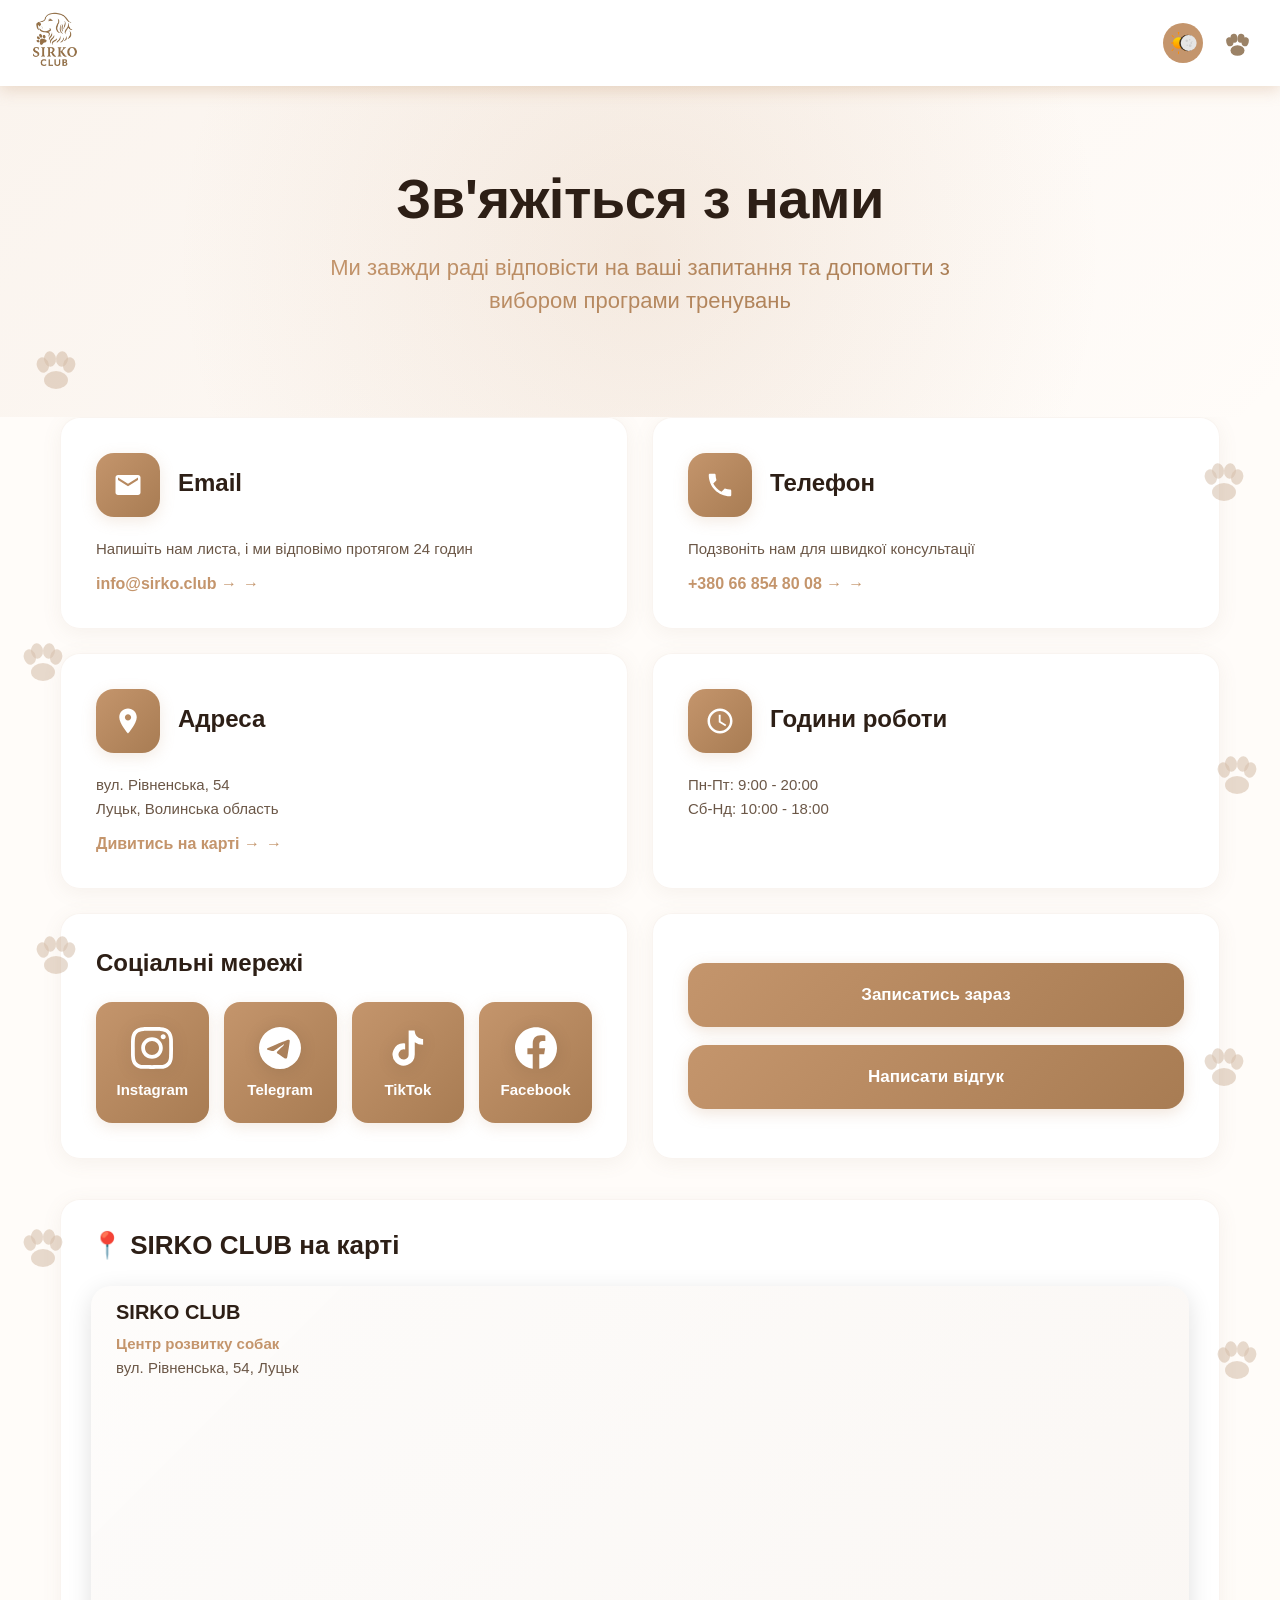
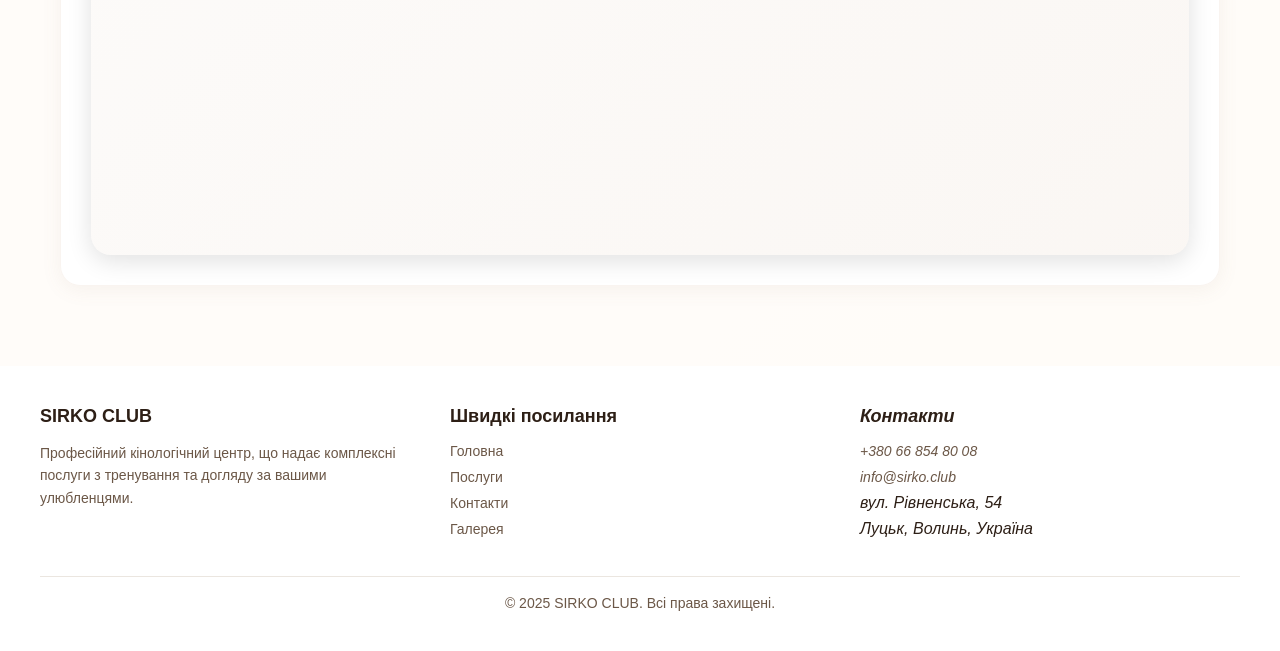
==== commit d15156a4: "Update contact.html" ====
--- a/contact.html
+++ b/contact.html
@@ -28,7 +28,7 @@
         <!-- Header - без змін -->
         <header role="banner">
             <a href="index.html" class="logo">
-                <img src="images/photo_2025-12-12_22-22-34-Photoroom.png" width="80px" height="80px">
+                <img src="img/photo_2025-12-12_22-22-34-Photoroom.png" width="80px" height="80px">
             </a>
             <nav class="header-controls">
                 <button class="theme-toggle" id="themeToggle" aria-label="Змінити тему">
@@ -87,7 +87,7 @@
             <!-- Hero секція -->
             <section class="contacts-hero">
                 <video class="hero-video" autoplay muted loop playsinline>
-                    <source src="images/135025-760679997_small.mp4" type="video/mp4">
+                    <source src="img/135025-760679997_small.mp4" type="video/mp4">
                     Your browser does not support the video tag.
                 </video>
                 <h1>Зв'яжіться з нами</h1>
@@ -339,4 +339,5 @@
     <script src="js/contact.js"></script>
 </body>
 
-</html>+
+</html>
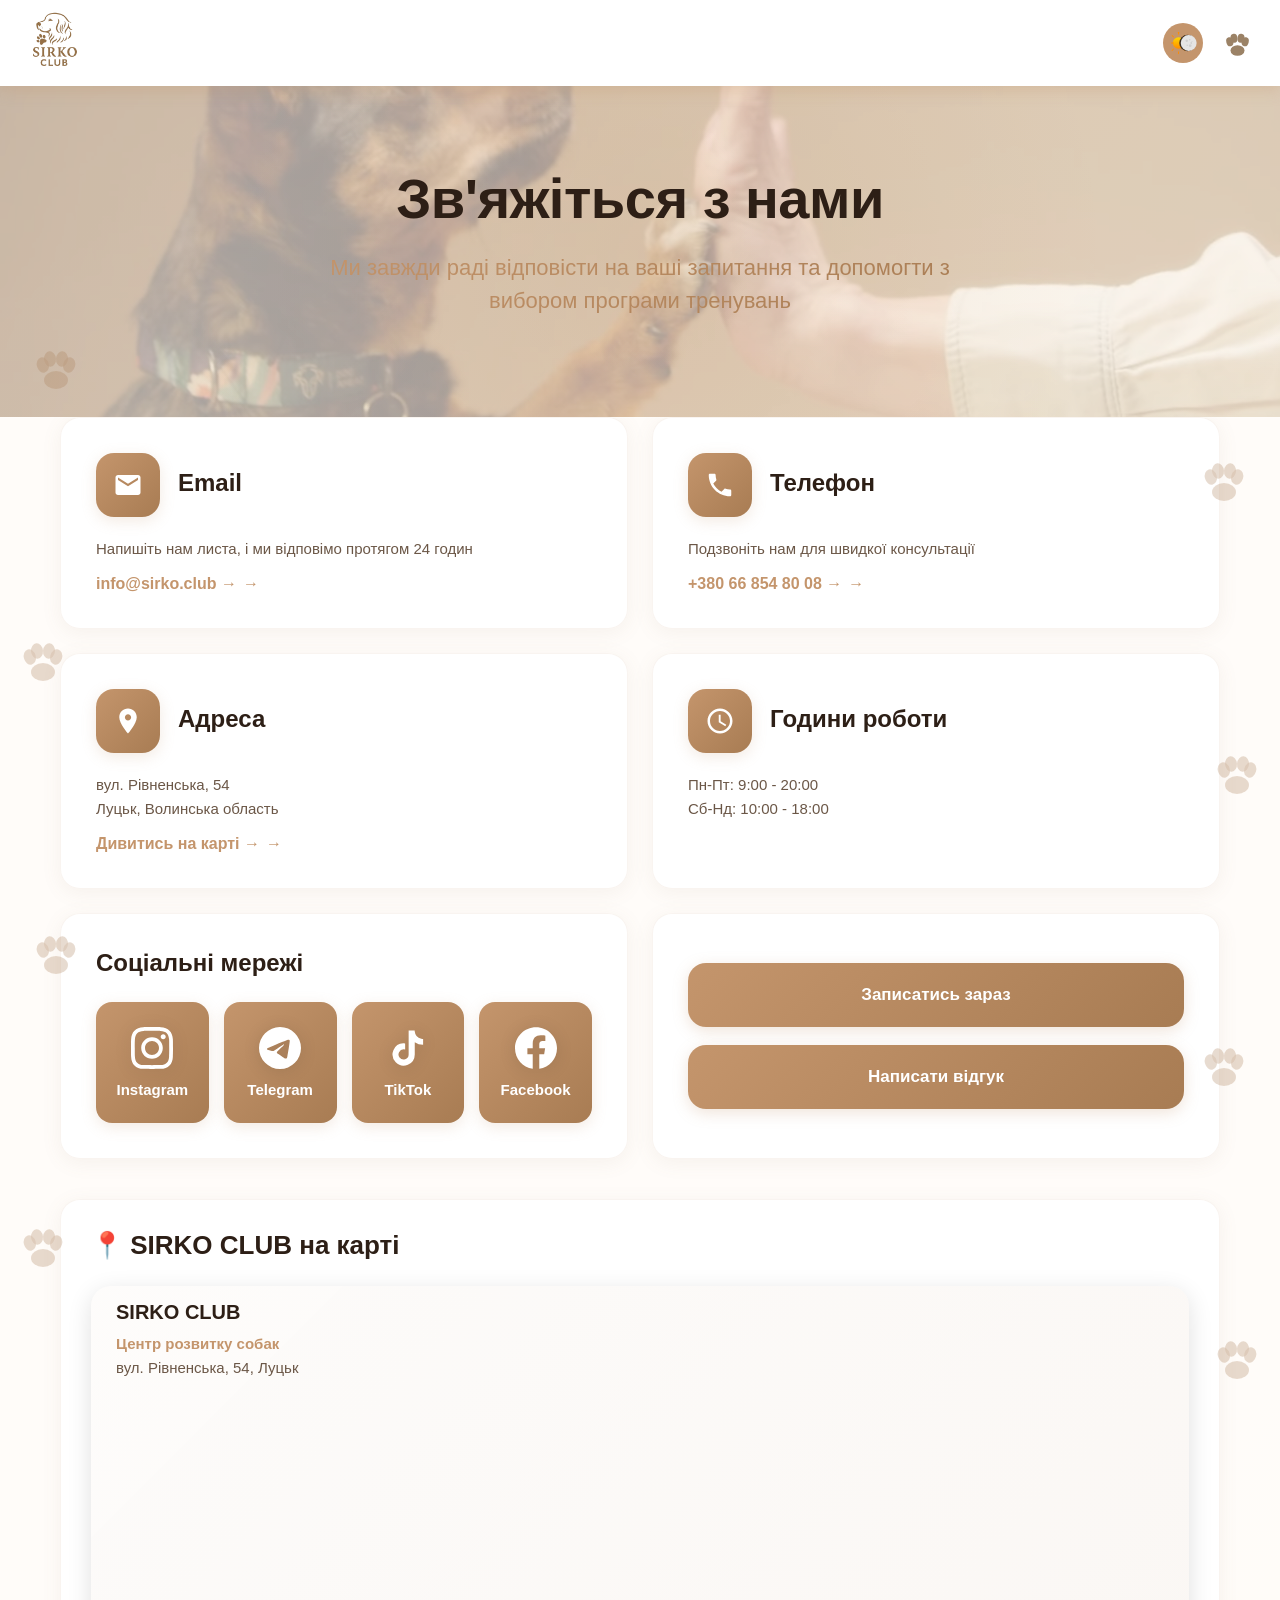
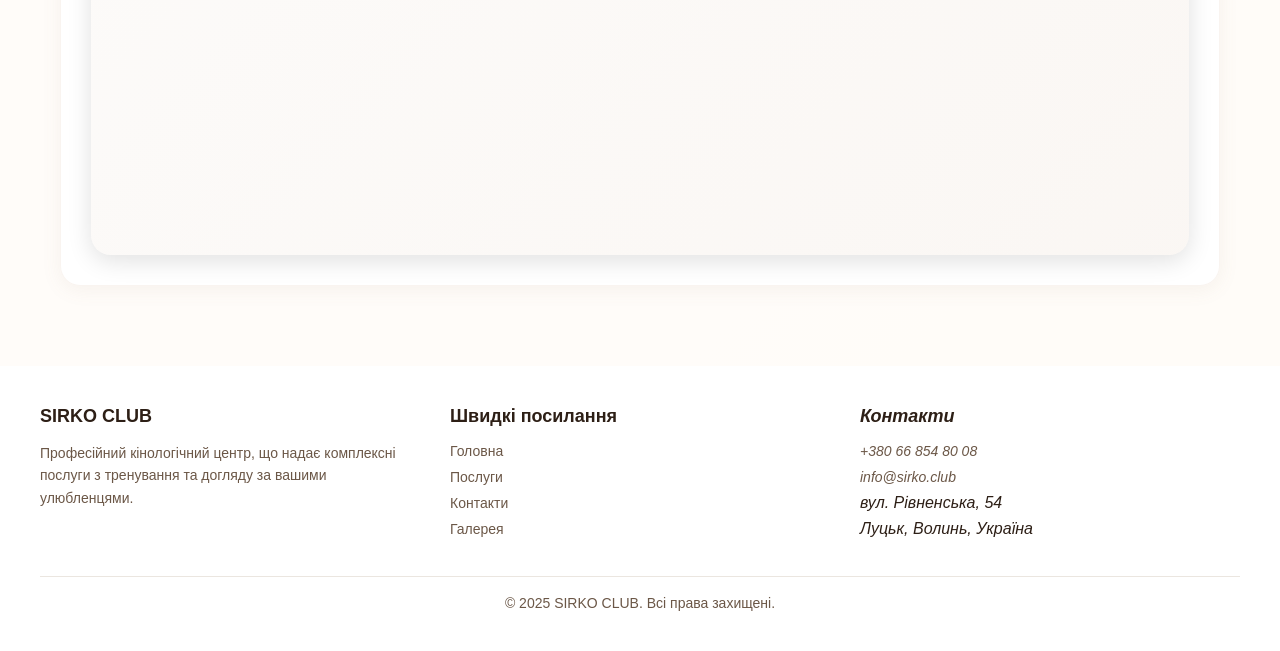
==== commit de173a30: "Update contact.html" ====
--- a/contact.html
+++ b/contact.html
@@ -8,7 +8,7 @@
         content="SIRKO CLUB - Контакти. Зв'яжіться з нами для консультації та запису на тренування.">
     <meta name="keywords" content="кінологічний центр контакти, дресирування собак Луцьк, зв'язатися">
     <title>SIRKO CLUB - Контакти</title>
-    <link rel="stylesheet" href="style/contact.css">
+    <link rel="stylesheet" href="css/contact.css">
 </head>
 
 <body>
@@ -75,6 +75,9 @@
         </header>
         <div class="menu-overlay" id="menuOverlay" aria-hidden="true"></div>
         <nav class="mobile-menu" id="mobileMenu" aria-label="Головна навігація">
+            <button class="close-menu-btn" id="closeMenuBtn" aria-label="Закрити меню">
+                <img src="img/hr.png" alt="" style="width: 28px; height: 28px; object-fit: contain;">
+            </button>
             <ul class="menu-links" role="list">
                 <li><a href="index.html">Головна</a></li>
                 <li><a href="services.html">Послуги</a></li>
@@ -87,7 +90,8 @@
             <!-- Hero секція -->
             <section class="contacts-hero">
                 <video class="hero-video" autoplay muted loop playsinline>
-                    <source src="img/135025-760679997_small.mp4" type="video/mp4">
+                    <source src="img/video/135025-760679997_small.webm" type="video/webm">
+                    <source src="img/video/135025-760679997_small.mp4" type="video/mp4">
                     Your browser does not support the video tag.
                 </video>
                 <h1>Зв'яжіться з нами</h1>
@@ -321,8 +325,8 @@
                 <address class="footer-section">
                     <h4>Контакти</h4>
                     <ul class="footer-links">
-                        <li><a href="tel:+380XXXXXXXXX">+380 66 854 80 08</a></li>
-                        <li><a href="mailto:info@sirkoclub.com">info@sirko.club</a></li>
+                        <li><a href="tel:+38066 854 80 08">+380 66 854 80 08</a></li>
+                        <li><a href="mailto:info@sirko.club">info@sirko.club</a></li>
                         <li>вул. Рівненська, 54</li>
                         <li>Луцьк, Волинь, Україна</li>
                     </ul>
@@ -341,3 +345,7 @@
 
 
 </html>
+
+
+
+
--- a/css/contact.css
+++ b/css/contact.css
@@ -0,0 +1,1767 @@
+/* Базові стилі  */
+* {
+    margin: 0;
+    padding: 0;
+    box-sizing: border-box;
+}
+
+:root {
+    --bg-primary: linear-gradient(135deg, #fef8f3 0%, #f5ebe3 100%);
+    --bg-secondary: rgba(255, 252, 249, 0.98);
+    --bg-card: rgba(255, 255, 255, 0.95);
+    --text-primary: #2d1f16;
+    --text-secondary: #6b5747;
+    --accent: #c4956c;
+    --accent-hover: #a87c53;
+    --shadow: rgba(100, 80, 60, 0.12);
+    --transition: all 0.3s ease;
+}
+
+[data-theme="dark"] {
+    --bg-primary: linear-gradient(135deg, #2c2416 0%, #1a1612 100%);
+    --bg-secondary: #1f1c18;
+    --bg-card: #2a2520;
+    --text-primary: #e8e8e8;
+    --text-secondary: #b8b8b8;
+    --accent: #b8956f;
+    --accent-hover: #a38560;
+    --shadow: rgba(0, 0, 0, 0.3);
+}
+
+html {
+    scroll-behavior: smooth;
+    overflow-x: hidden;
+    max-width: 100vw;
+}
+
+body {
+    font-family: 'Segoe UI', Tahoma, Geneva, Verdana, sans-serif;
+    background: var(--bg-primary);
+    color: var(--text-primary);
+    transition: var(--transition);
+    overflow-x: hidden;
+    max-width: 100vw;
+    width: 100%;
+    position: relative;
+    -webkit-font-smoothing: antialiased;
+    -moz-osx-font-smoothing: grayscale;
+}
+
+.container {
+    max-width: 100vw;
+    width: 100%;
+    margin: 0 auto;
+    background: var(--bg-secondary);
+    min-height: 100vh;
+    position: relative;
+    overflow-x: hidden;
+}
+
+/* Декоративні лапки */
+.paw-decoration {
+    position: absolute;
+    width: 40px;
+    height: 40px;
+    opacity: 0;
+    z-index: 1;
+    pointer-events: none;
+    background-image: url('data:image/svg+xml;utf8,<svg viewBox="0 0 100 100" xmlns="http://www.w3.org/2000/svg"><ellipse cx="50" cy="70" rx="20" ry="15" fill="%23a87c53" opacity="0.6"/><ellipse cx="28" cy="45" rx="10" ry="13" fill="%23a87c53" opacity="0.6" transform="rotate(-15 28 45)"/><ellipse cx="40" cy="35" rx="10" ry="13" fill="%23a87c53" opacity="0.6" transform="rotate(-5 40 35)"/><ellipse cx="60" cy="35" rx="10" ry="13" fill="%23a87c53" opacity="0.6" transform="rotate(5 60 35)"/><ellipse cx="72" cy="45" rx="10" ry="13" fill="%23a87c53" opacity="0.6" transform="rotate(15 72 45)"/></svg>');
+    background-size: contain;
+    background-repeat: no-repeat;
+    animation: pawFadeIn 1s ease-out forwards;
+}
+
+/* Лапки зліва*/
+.paw-left-1 { 
+    left: 2%; 
+    top: 15%; 
+    animation-delay: 0.5s;
+}
+
+.paw-left-2 { 
+    left: 1%; 
+    top: 28%; 
+    animation-delay: 1s;
+}
+
+.paw-left-3 { 
+    left: 2%; 
+    top: 41%; 
+    animation-delay: 1.5s; 
+}
+
+.paw-left-4 { 
+    left: 1%; 
+    top: 54%; 
+    animation-delay: 2s; 
+}
+
+/* Лапки справа */
+.paw-right-1 { 
+    right: 2%; 
+    top: 20%; 
+    animation-delay: 0.7s; 
+}
+
+.paw-right-2 { 
+    right: 1%; 
+    top: 33%; 
+    animation-delay: 1.2s; 
+}
+
+.paw-right-3 { 
+    right: 2%; 
+    top: 46%; 
+    animation-delay: 1.7s; 
+}
+
+.paw-right-4 { 
+    right: 1%; 
+    top: 59%; 
+    animation-delay: 2.2s; 
+}
+
+@keyframes pawFadeIn {
+    0% {
+        opacity: 0;
+        transform: scale(0.5) rotate(-20deg);
+    }
+    
+    50% {
+        opacity: 0.5;
+        transform: scale(1.1) rotate(5deg);
+    }
+    
+    100% {
+        opacity: 0.45;
+        transform: scale(1) rotate(0deg);
+    }
+}
+
+[data-theme="dark"] .paw-decoration {
+    background-image: url('data:image/svg+xml;utf8,<svg viewBox="0 0 100 100" xmlns="http://www.w3.org/2000/svg"><ellipse cx="50" cy="70" rx="20" ry="15" fill="%23b8956f" opacity="0.2"/><ellipse cx="28" cy="45" rx="10" ry="13" fill="%23b8956f" opacity="0.2" transform="rotate(-15 28 45)"/><ellipse cx="40" cy="35" rx="10" ry="13" fill="%23b8956f" opacity="0.2" transform="rotate(-5 40 35)"/><ellipse cx="60" cy="35" rx="10" ry="13" fill="%23b8956f" opacity="0.2" transform="rotate(5 60 35)"/><ellipse cx="72" cy="45" rx="10" ry="13" fill="%23b8956f" opacity="0.2" transform="rotate(15 72 45)"/></svg>');
+}
+
+/* Header */
+header {
+    display: flex;
+    justify-content: space-between;
+    align-items: center;
+    padding: 6px 15px;
+    background: var(--bg-card);
+    position: sticky;
+    top: 0;
+    z-index: 97;
+    box-shadow: 0 4px 15px rgba(196, 149, 108, 0.3);
+}
+
+.logo {
+    display: flex;
+    align-items: center;
+    gap: 8px;
+    animation: fadeInLeft 0.6s ease;
+    text-decoration: none;
+}
+
+.logo img {
+    width: 60px;
+    height: 60px;
+}
+
+.logo-fallback {
+    width: 60px;
+    height: 60px;
+    background: var(--accent);
+    border-radius: 50%;
+    display: flex;
+    align-items: center;
+    justify-content: center;
+    color: white;
+    font-weight: bold;
+    font-size: 18px;
+    transition: transform 0.3s ease;
+}
+
+.logo:hover .logo-fallback {
+    transform: scale(1.05) rotate(3deg);
+}
+
+.header-controls {
+    display: flex;
+    align-items: center;
+    gap: 12px;
+    animation: fadeInRight 0.6s ease;
+}
+
+.theme-toggle {
+    width: 38px;
+    height: 38px;
+    border-radius: 50%;
+    background: var(--accent);
+    border: none;
+    cursor: pointer;
+    display: flex;
+    align-items: center;
+    justify-content: center;
+    transition: var(--transition);
+    position: relative;
+    overflow: hidden;
+}
+
+.theme-toggle:hover {
+    transform: rotate(180deg);
+}
+
+.theme-icon {
+    width: 28px;
+    height: 28px;
+    object-fit: contain;
+    position: relative;
+    z-index: 1;
+}
+
+.menu-icon {
+    width: 42px;
+    height: 42px;
+    cursor: pointer;
+    position: relative;
+    z-index: 101;
+    background: none;
+    border: none;
+    padding: 5px;
+    transition: var(--transition);
+}
+
+.menu-icon:hover {
+    transform: scale(1.1);
+}
+
+.menu-icon.active .paw-icon {
+    transform: rotate(90deg);
+}
+
+.mobile-menu {
+    position: fixed;
+    top: 0;
+    right: -100%;
+    width: 280px;
+    max-width: 85%;
+    height: 100vh;
+    background: var(--bg-card);
+    box-shadow: -5px 0 25px var(--shadow);
+    transition: right 0.4s cubic-bezier(0.4, 0, 0.2, 1);
+    z-index: 99;
+    padding: 80px 30px 30px;
+    overflow-y: auto;
+}
+
+.mobile-menu.active {
+    right: 0;
+}
+
+.menu-overlay {
+    position: fixed;
+    top: 0;
+    left: 0;
+    width: 100%;
+    height: 100vh;
+    background: rgba(0, 0, 0, 0);
+    opacity: 0;
+    visibility: hidden;
+    transition: var(--transition);
+    z-index: 98;
+    backdrop-filter: blur(4px);
+}
+
+.menu-overlay.active {
+    opacity: 1;
+    visibility: visible;
+}
+
+.menu-links {
+    list-style: none;
+}
+
+.menu-links li {
+    margin-bottom: 20px;
+    opacity: 0;
+    transform: translateX(20px);
+    transition: var(--transition);
+}
+
+.mobile-menu.active .menu-links li {
+    opacity: 1;
+    transform: translateX(0);
+}
+
+.mobile-menu.active .menu-links li:nth-child(1) { transition-delay: 0.1s; }
+.mobile-menu.active .menu-links li:nth-child(2) { transition-delay: 0.15s; }
+.mobile-menu.active .menu-links li:nth-child(3) { transition-delay: 0.2s; }
+
+.menu-links a {
+    color: var(--text-primary);
+    text-decoration: none;
+    font-size: 18px;
+    font-weight: 500;
+    transition: var(--transition);
+    display: block;
+    padding: 10px 15px 10px 0;
+    position: relative;
+}
+
+.menu-links a::before {
+    content: '🐾';
+    position: absolute;
+    left: -30px;
+    opacity: 0;
+    transform: translateX(-10px) rotate(-20deg);
+    transition: all 0.4s cubic-bezier(0.68, -0.55, 0.265, 1.55);
+    font-size: 16px;
+}
+
+.menu-links a::after {
+    content: '';
+    position: absolute;
+    bottom: 0;
+    left: 0;
+    width: 0;
+    height: 2px;
+    background: var(--accent);
+    transition: width 0.3s ease;
+}
+
+.menu-links a:hover::before {
+    opacity: 1;
+    transform: translateX(0) rotate(0deg);
+    left: -25px;
+}
+
+.menu-links a:hover::after {
+    width: calc(100% - 15px);
+}
+
+.menu-links a:hover {
+    color: var(--accent);
+    padding-left: 5px;
+}
+
+.close-menu-btn {
+    position: absolute;
+    top: 25px;
+    right: 25px;
+    width: 44px;
+    height: 44px;
+    background: var(--accent);
+    border: none;
+    border-radius: 50%;
+    cursor: pointer;
+    display: flex;
+    align-items: center;
+    justify-content: center;
+    transition: all 0.4s cubic-bezier(0.68, -0.55, 0.265, 1.55);
+    box-shadow: 0 4px 12px rgba(166, 138, 111, 0.3);
+    z-index: 100;
+    padding: 0;
+}
+
+.close-menu-btn:hover,
+.close-menu-btn:focus {
+    background: var(--accent-hover);
+    transform: rotate(90deg) scale(1.1);
+    box-shadow: 0 6px 18px rgba(166, 138, 111, 0.4);
+}
+
+/* Hero секція */
+.contacts-hero {
+    padding: 60px 15px 40px;
+    text-align: center;
+    position: relative;
+    overflow: hidden;
+    background: linear-gradient(135deg, rgba(196, 149, 108, 0.08) 0%, transparent 100%);
+    width: 100%;
+    max-width: 100vw;
+}
+
+.hero-video {
+    position: absolute;
+    top: 0;
+    left: 0;
+    width: 100%;
+    height: 100%;
+    object-fit: cover;
+    opacity: 0.35;
+    z-index: 0;
+}
+
+.contacts-hero::before {
+    content: '';
+    position: absolute;
+    top: 0;
+    left: 0;
+    right: 0;
+    bottom: 0;
+    background: radial-gradient(circle at 50% 50%, rgba(196, 149, 108, 0.15) 0%, transparent 70%);
+    pointer-events: none;
+}
+
+.contacts-hero h1 {
+    font-size: 30px;
+    color: var(--text-primary);
+    margin-bottom: 15px;
+    font-weight: 800;
+    animation: fadeInUp 0.6s ease;
+    letter-spacing: -0.5px;
+    position: relative;
+    max-width: 100%;
+    word-wrap: break-word;
+}
+
+.contacts-hero p {
+    font-size: 16px;
+    color: var(--accent);
+    max-width: 700px;
+    margin: 0 auto 30px;
+    animation: fadeInUp 0.8s ease;
+    font-weight: 500;
+    line-height: 1.5;
+    background: linear-gradient(135deg, var(--accent) 0%, var(--accent-hover) 100%);
+    -webkit-background-clip: text;
+    -webkit-text-fill-color: transparent;
+    background-clip: text;
+    position: relative;
+    word-wrap: break-word;
+}
+
+/*Основний контейнер контенту*/
+.contacts-content {
+    max-width: 1200px;
+    width: 100%;
+    margin: 0 auto;
+    padding: 0 15px 60px;
+    position: relative;
+    overflow: hidden;
+}
+
+.contacts-content::before {
+    content: '';
+    position: absolute;
+    top: -30px;
+    right: -30px;
+    width: 150px;
+    height: 150px;
+    background: radial-gradient(circle, rgba(196, 149, 108, 0.06) 0%, transparent 70%);
+    border-radius: 50%;
+    pointer-events: none;
+    z-index: -1;
+}
+
+.contacts-content::after {
+    content: '';
+    position: absolute;
+    bottom: 50px;
+    left: -50px;
+    width: 200px;
+    height: 200px;
+    background: radial-gradient(circle, rgba(196, 149, 108, 0.04) 0%, transparent 70%);
+    border-radius: 50%;
+    pointer-events: none;
+    z-index: -1;
+}
+
+/* Рядки з картками */
+.contact-row {
+    display: grid;
+    grid-template-columns: 1fr;
+    gap: 20px;
+    margin-bottom: 20px;
+    width: 100%;
+    max-width: 100%;
+}
+
+/* Нижня секція*/
+.bottom-section {
+    display: grid;
+    grid-template-columns: 1fr;
+    gap: 20px;
+    margin-bottom: 30px;
+    width: 100%;
+    max-width: 100%;
+}
+
+/* Контактні картки */
+.contact-card {
+    background: var(--bg-card);
+    border-radius: 20px;
+    padding: 25px;
+    box-shadow: 0 4px 20px rgba(139, 114, 86, 0.08);
+    transition: all 0.4s cubic-bezier(0.4, 0, 0.2, 1);
+    animation: scaleIn 0.6s ease;
+    animation-fill-mode: both;
+    position: relative;
+    overflow: hidden;
+    border: 1px solid rgba(196, 149, 108, 0.1);
+    width: 100%;
+    max-width: 100%;
+}
+
+.contact-card:hover {
+    transform: translateY(-5px) scale(1.02);
+    box-shadow: 0 10px 35px rgba(139, 114, 86, 0.15);
+    border-color: var(--accent);
+}
+
+.contact-card::before {
+    content: '';
+    position: absolute;
+    top: 0;
+    left: 0;
+    right: 0;
+    bottom: 0;
+    background: linear-gradient(135deg, rgba(196, 149, 108, 0.05) 0%, transparent 100%);
+    opacity: 0;
+    transition: opacity 0.4s ease;
+    pointer-events: none;
+}
+
+.contact-card:hover::before {
+    opacity: 1;
+}
+
+.contact-card:nth-child(1) { animation-delay: 0.1s; }
+.contact-card:nth-child(2) { animation-delay: 0.2s; }
+
+.contact-card-header {
+    display: flex;
+    align-items: center;
+    gap: 15px;
+    margin-bottom: 18px;
+}
+
+.contact-icon {
+    width: 56px;
+    height: 56px;
+    background: linear-gradient(135deg, var(--accent) 0%, var(--accent-hover) 100%);
+    border-radius: 16px;
+    display: flex;
+    align-items: center;
+    justify-content: center;
+    flex-shrink: 0;
+    transition: all 0.4s ease;
+    box-shadow: 0 4px 15px rgba(196, 149, 108, 0.2);
+}
+
+.contact-card:hover .contact-icon {
+    transform: scale(1.1);
+    box-shadow: 0 8px 25px rgba(196, 149, 108, 0.35);
+}
+
+.contact-card h3 {
+    font-size: 20px;
+    color: var(--text-primary);
+    margin-bottom: 5px;
+    font-weight: 700;
+    word-wrap: break-word;
+}
+
+.contact-card-content p {
+    color: var(--text-secondary);
+    margin-bottom: 12px;
+    line-height: 1.6;
+    font-size: 14px;
+    word-wrap: break-word;
+}
+
+.contact-link {
+    color: var(--accent);
+    text-decoration: none;
+    font-weight: 600;
+    transition: all 0.3s ease;
+    display: inline-flex;
+    align-items: center;
+    gap: 6px;
+    font-size: 15px;
+    position: relative;
+    word-break: break-all;
+}
+
+.contact-link::after {
+    content: '→';
+    transition: transform 0.3s ease;
+}
+
+.contact-link:hover {
+    color: var(--accent-hover);
+    transform: translateX(5px);
+}
+
+.contact-link:hover::after {
+    transform: translateX(5px);
+}
+
+/* Соціальні мережі */
+.social-links-section {
+    background: var(--bg-card);
+    border-radius: 20px;
+    padding: 25px;
+    box-shadow: 0 4px 20px rgba(139, 114, 86, 0.08);
+    animation: scaleIn 0.6s ease 0.3s;
+    animation-fill-mode: both;
+    border: 1px solid rgba(196, 149, 108, 0.1);
+    transition: all 0.4s ease;
+    width: 100%;
+    max-width: 100%;
+}
+
+.social-links-section:hover {
+    box-shadow: 0 8px 30px rgba(139, 114, 86, 0.12);
+}
+
+.social-links-section h3 {
+    font-size: 22px;
+    color: var(--text-primary);
+    margin-bottom: 20px;
+    font-weight: 700;
+}
+
+.social-grid {
+    display: grid;
+    grid-template-columns: 1fr;
+    gap: 12px;
+    width: 100%;
+}
+
+.social-card {
+    background: linear-gradient(135deg, var(--accent) 0%, var(--accent-hover) 100%);
+    border-radius: 16px;
+    padding: 20px;
+    text-align: center;
+    transition: all 0.4s cubic-bezier(0.4, 0, 0.2, 1);
+    cursor: pointer;
+    text-decoration: none;
+    color: white;
+    display: flex;
+    flex-direction: column;
+    align-items: center;
+    gap: 10px;
+    position: relative;
+    overflow: hidden;
+    box-shadow: 0 4px 15px rgba(196, 149, 108, 0.2);
+    width: 100%;
+}
+
+.social-card::before {
+    content: '';
+    position: absolute;
+    top: 50%;
+    left: 50%;
+    width: 0;
+    height: 0;
+    background: rgba(255, 255, 255, 0.2);
+    border-radius: 50%;
+    transform: translate(-50%, -50%);
+    transition: width 0.6s ease, height 0.6s ease;
+}
+
+.social-card:hover::before {
+    width: 200px;
+    height: 200px;
+}
+
+.social-card:hover {
+    transform: translateY(-5px) scale(1.03);
+    box-shadow: 0 10px 30px rgba(196, 149, 108, 0.35);
+}
+
+.social-card svg {
+    width: 40px;
+    height: 40px;
+    transition: transform 0.4s ease;
+    position: relative;
+    z-index: 1;
+    filter: drop-shadow(0 2px 8px rgba(0, 0, 0, 0.1));
+}
+
+.social-card:hover svg {
+    transform: scale(1.15);
+}
+
+.social-card span {
+    display: block;
+    font-size: 15px;
+    font-weight: 600;
+    position: relative;
+    z-index: 1;
+}
+
+/*  Кнопки дій*/
+.action-buttons {
+    background: var(--bg-card);
+    border-radius: 20px;
+    padding: 25px;
+    box-shadow: 0 4px 20px rgba(139, 114, 86, 0.08);
+    animation: scaleIn 0.6s ease 0.4s;
+    animation-fill-mode: both;
+    display: flex;
+    flex-direction: column;
+    gap: 15px;
+    justify-content: center;
+    border: 1px solid rgba(196, 149, 108, 0.1);
+    transition: all 0.4s ease;
+    width: 100%;
+    max-width: 100%;
+}
+
+.action-buttons:hover {
+    box-shadow: 0 8px 30px rgba(139, 114, 86, 0.12);
+}
+
+.action-btn {
+    background: linear-gradient(135deg, var(--accent) 0%, var(--accent-hover) 100%);
+    color: white;
+    border: none;
+    padding: 18px 24px;
+    border-radius: 16px;
+    font-size: 16px;
+    font-weight: 600;
+    cursor: pointer;
+    transition: all 0.4s cubic-bezier(0.4, 0, 0.2, 1);
+    display: flex;
+    align-items: center;
+    justify-content: center;
+    gap: 10px;
+    position: relative;
+    overflow: hidden;
+    box-shadow: 0 4px 15px rgba(196, 149, 108, 0.25);
+    width: 100%;
+    max-width: 100%;
+}
+
+.action-btn::before {
+    content: '';
+    position: absolute;
+    top: 50%;
+    left: 50%;
+    width: 0;
+    height: 0;
+    border-radius: 50%;
+    background: rgba(255, 255, 255, 0.25);
+    transform: translate(-50%, -50%);
+    transition: width 0.6s ease, height 0.6s ease;
+}
+
+.action-btn:hover::before {
+    width: 400px;
+    height: 400px;
+}
+
+.action-btn:hover {
+    transform: translateY(-3px) scale(1.02);
+    box-shadow: 0 10px 30px rgba(196, 149, 108, 0.4);
+}
+
+.action-btn:active {
+    transform: translateY(-1px) scale(0.98);
+}
+
+.action-btn svg {
+    flex-shrink: 0;
+    filter: drop-shadow(0 2px 4px rgba(0, 0, 0, 0.1));
+    transition: transform 0.3s ease;
+}
+
+.action-btn:hover svg {
+    transform: scale(1.1);
+}
+
+.action-btn span {
+    position: relative;
+    z-index: 1;
+}
+
+/* Модальні вікна  */
+.modal {
+    display: none;
+    position: fixed;
+    z-index: 1000;
+    left: 0;
+    top: 0;
+    width: 100%;
+    height: 100%;
+    background-color: rgba(0, 0, 0, 0.65);
+    backdrop-filter: blur(8px);
+    animation: fadeIn 0.3s ease;
+}
+
+.modal.active {
+    display: flex;
+    align-items: center;
+    justify-content: center;
+}
+
+.modal-content {
+    background: var(--bg-card);
+    border-radius: 24px;
+    padding: 30px 20px;
+    width: 95%;
+    max-width: 600px;
+    max-height: 90vh;
+    overflow-y: auto;
+    position: relative;
+    animation: slideInDown 0.4s cubic-bezier(0.4, 0, 0.2, 1);
+    box-shadow: 0 20px 80px rgba(0, 0, 0, 0.3);
+    border: 1px solid rgba(196, 149, 108, 0.15);
+}
+
+.modal-content::-webkit-scrollbar {
+    width: 8px;
+}
+
+.modal-content::-webkit-scrollbar-track {
+    background: transparent;
+}
+
+.modal-content::-webkit-scrollbar-thumb {
+    background: var(--accent);
+    border-radius: 4px;
+}
+
+.modal-content::-webkit-scrollbar-thumb:hover {
+    background: var(--accent-hover);
+}
+
+.modal-close {
+    position: absolute;
+    top: 15px;
+    right: 20px;
+    font-size: 32px;
+    font-weight: bold;
+    color: var(--text-secondary);
+    background: none;
+    border: none;
+    cursor: pointer;
+    transition: all 0.3s ease;
+    line-height: 1;
+    padding: 5px 10px;
+    border-radius: 50%;
+}
+
+.modal-close:hover {
+    color: var(--accent);
+    transform: rotate(90deg);
+    background: rgba(196, 149, 108, 0.1);
+}
+
+/*Форми */
+.contact-form h3,
+.review-form h3 {
+    font-size: 26px;
+    color: var(--text-primary);
+    margin-bottom: 25px;
+    text-align: center;
+    font-weight: 800;
+    letter-spacing: -0.5px;
+}
+
+.form-group {
+    margin-bottom: 20px;
+}
+
+.form-group label {
+    display: block;
+    color: var(--text-primary);
+    font-weight: 600;
+    margin-bottom: 8px;
+    font-size: 14px;
+    transition: color 0.3s ease;
+}
+
+.form-group input,
+.form-group textarea {
+    width: 100%;
+    max-width: 100%;
+    padding: 12px 16px;
+    border: 2px solid rgba(196, 149, 108, 0.15);
+    border-radius: 12px;
+    background: var(--bg-secondary);
+    color: var(--text-primary);
+    font-size: 14px;
+    transition: all 0.3s ease;
+    font-family: inherit;
+    box-sizing: border-box;
+}
+
+.form-group input:focus,
+.form-group textarea:focus {
+    outline: none;
+    border-color: var(--accent);
+    box-shadow: 0 0 0 4px rgba(196, 149, 108, 0.1);
+    transform: translateY(-2px);
+}
+
+.form-group textarea {
+    resize: vertical;
+    min-height: 120px;
+}
+
+.btn-submit {
+    background: linear-gradient(135deg, var(--accent) 0%, var(--accent-hover) 100%);
+    color: white;
+    border: none;
+    padding: 15px 35px;
+    border-radius: 30px;
+    font-size: 16px;
+    font-weight: 700;
+    cursor: pointer;
+    transition: all 0.4s cubic-bezier(0.4, 0, 0.2, 1);
+    width: 100%;
+    max-width: 100%;
+    position: relative;
+    overflow: hidden;
+}
+
+.btn-submit::before {
+    content: '';
+    position: absolute;
+    top: 50%;
+    left: 50%;
+    width: 0;
+    height: 0;
+    border-radius: 50%;
+    background: rgba(255, 255, 255, 0.3);
+    transform: translate(-50%, -50%);
+    transition: width 0.6s ease, height 0.6s ease;
+}
+
+.btn-submit:hover::before {
+    width: 400px;
+    height: 400px;
+}
+
+.btn-submit:hover {
+    transform: translateY(-3px);
+    box-shadow: 0 8px 25px rgba(196, 149, 108, 0.45);
+}
+
+.btn-submit:active {
+    transform: translateY(-1px);
+}
+
+.btn-submit:disabled {
+    opacity: 0.6;
+    cursor: not-allowed;
+    transform: none;
+}
+
+.form-success {
+    background: linear-gradient(135deg, #4caf50 0%, #45a049 100%);
+    color: white;
+    padding: 15px;
+    border-radius: 12px;
+    text-align: center;
+    margin-bottom: 18px;
+    animation: slideInDown 0.4s ease;
+    box-shadow: 0 4px 15px rgba(76, 175, 80, 0.3);
+    font-weight: 600;
+    font-size: 14px;
+}
+
+/* Рейтинг зірок */
+.rating-stars {
+    display: flex;
+    gap: 8px;
+    font-size: 32px;
+    cursor: pointer;
+    justify-content: center;
+    margin: 12px 0;
+}
+
+.star {
+    color: #ddd;
+    transition: all 0.3s cubic-bezier(0.4, 0, 0.2, 1);
+    filter: drop-shadow(0 2px 4px rgba(0, 0, 0, 0.1));
+}
+
+.star:hover,
+.star.active {
+    color: #FFD700;
+    transform: scale(1.2) rotate(12deg);
+    filter: drop-shadow(0 4px 8px rgba(255, 215, 0, 0.4));
+}
+
+.star:active {
+    transform: scale(1.05) rotate(0deg);
+}
+
+/*  Карта */
+.map-section {
+    background: var(--bg-card);
+    border-radius: 20px;
+    padding: 25px;
+    margin-top: 25px;
+    box-shadow: 0 4px 20px rgba(139, 114, 86, 0.08);
+    animation: fadeInUp 0.8s ease 0.6s;
+    animation-fill-mode: both;
+    transition: all 0.4s ease;
+    border: 1px solid rgba(196, 149, 108, 0.1);
+}
+
+.map-section:hover {
+    box-shadow: 0 10px 35px rgba(139, 114, 86, 0.15);
+    transform: translateY(-2px);
+}
+
+.map-section h3 {
+    font-size: 22px;
+    margin-bottom: 20px;
+    color: var(--text-primary);
+    font-weight: 700;
+    display: flex;
+    align-items: center;
+    gap: 8px;
+}
+
+.map-container {
+    position: relative;
+    border-radius: 18px;
+    overflow: hidden;
+    box-shadow: 0 6px 25px rgba(0, 0, 0, 0.12);
+    padding-top: 12px;
+    background: linear-gradient(135deg, rgba(196, 149, 108, 0.03) 0%, rgba(196, 149, 108, 0.08) 100%);
+    transition: all 0.4s ease;
+}
+
+[data-theme="dark"] .map-container {
+    background: linear-gradient(135deg, rgba(60, 50, 40, 0.3) 0%, rgba(40, 35, 30, 0.5) 100%);
+}
+
+.map-container:hover {
+    box-shadow: 0 10px 40px rgba(0, 0, 0, 0.18);
+    transform: scale(1.005);
+}
+
+.map-info {
+    padding: 0 20px 20px 20px;
+}
+
+.map-info h4 {
+    margin: 0 0 6px 0;
+    color: var(--text-primary);
+    font-size: 18px;
+    font-weight: 700;
+}
+
+.map-info p {
+    margin: 0;
+    color: var(--text-secondary);
+    font-size: 14px;
+    line-height: 1.6;
+}
+
+.map-info strong {
+    color: var(--accent);
+    font-weight: 600;
+}
+
+.map-container iframe {
+    width: 100%;
+    height: 350px;
+    border: 0;
+    display: block;
+    transition: filter 0.3s ease;
+}
+
+.map-container:hover iframe {
+    filter: saturate(1.1) brightness(1.02);
+}
+
+/*Footer*/
+footer {
+    background: var(--bg-card);
+    padding: 30px 15px;
+    animation: fadeIn 0.8s ease;
+}
+
+.footer-content {
+    display: grid;
+    grid-template-columns: 1fr;
+    gap: 25px;
+    margin-bottom: 25px;
+    max-width: 1200px;
+    margin-left: auto;
+    margin-right: auto;
+}
+
+.footer-section h4 {
+    font-size: 17px;
+    color: var(--text-primary);
+    margin-bottom: 12px;
+}
+
+.footer-section p {
+    color: var(--text-secondary);
+    font-size: 14px;
+    line-height: 1.6;
+}
+
+.footer-links {
+    list-style: none;
+}
+
+.footer-links li {
+    margin-bottom: 8px;
+}
+
+.footer-links a {
+    color: var(--text-secondary);
+    text-decoration: none;
+    font-size: 14px;
+    transition: var(--transition);
+    display: inline-block;
+}
+
+.footer-links a:hover {
+    color: var(--accent);
+    padding-left: 5px;
+}
+
+.footer-bottom {
+    border-top: 1px solid rgba(155, 130, 102, 0.2);
+    padding-top: 18px;
+    text-align: center;
+    color: var(--text-secondary);
+    font-size: 13px;
+    max-width: 1200px;
+    margin: 25px auto 0;
+}
+
+/*  Progress Bar і Scroll Top */
+.progress-bar {
+    position: fixed;
+    top: 0;
+    left: 0;
+    height: 3px;
+    background: linear-gradient(90deg, var(--accent) 0%, var(--accent-hover) 100%);
+    z-index: 101;
+    transition: width 0.1s ease;
+    box-shadow: 0 2px 10px rgba(196, 149, 108, 0.3);
+}
+
+.scroll-top {
+    position: fixed;
+    bottom: 20px;
+    right: 20px;
+    width: 45px;
+    height: 45px;
+    background: var(--accent);
+    border-radius: 50%;
+    border: none;
+    color: white;
+    font-size: 22px;
+    cursor: pointer;
+    opacity: 0;
+    visibility: hidden;
+    transition: var(--transition);
+    z-index: 90;
+    display: flex;
+    align-items: center;
+    justify-content: center;
+}
+
+.scroll-top.visible {
+    opacity: 1;
+    visibility: visible;
+}
+
+.scroll-top:hover {
+    transform: translateY(-5px) scale(1.1);
+    box-shadow: 0 6px 25px rgba(196, 149, 108, 0.5);
+}
+
+.scroll-top:active {
+    transform: translateY(-3px) scale(1.05);
+}
+
+/*Анімації */
+@keyframes fadeIn {
+    from { opacity: 0; }
+    to { opacity: 1; }
+}
+
+@keyframes fadeInUp {
+    from {
+        opacity: 0;
+        transform: translateY(30px);
+    }
+    to {
+        opacity: 1;
+        transform: translateY(0);
+    }
+}
+
+@keyframes fadeInLeft {
+    from {
+        opacity: 0;
+        transform: translateX(-30px);
+    }
+    to {
+        opacity: 1;
+        transform: translateX(0);
+    }
+}
+
+@keyframes fadeInRight {
+    from {
+        opacity: 0;
+        transform: translateX(30px);
+    }
+    to {
+        opacity: 1;
+        transform: translateX(0);
+    }
+}
+
+@keyframes scaleIn {
+    from {
+        opacity: 0;
+        transform: scale(0.8);
+    }
+    to {
+        opacity: 1;
+        transform: scale(1);
+    }
+}
+
+@keyframes slideInDown {
+    from {
+        opacity: 0;
+        transform: translateY(-50px);
+    }
+    to {
+        opacity: 1;
+        transform: translateY(0);
+    }
+}
+
+@keyframes float {
+    0%, 100% {
+        transform: translateY(0px) scale(1);
+    }
+    50% {
+        transform: translateY(-20px) scale(1.05);
+    }
+}
+
+/*Accessibility*/
+button:focus-visible,
+a:focus-visible,
+input:focus-visible,
+textarea:focus-visible {
+    outline: 3px solid var(--accent);
+    outline-offset: 2px;
+}
+
+/* Темна темa */
+[data-theme="dark"] .contact-card,
+[data-theme="dark"] .social-links-section,
+[data-theme="dark"] .action-buttons,
+[data-theme="dark"] .map-section {
+    box-shadow: 0 4px 20px rgba(0, 0, 0, 0.3);
+    border-color: rgba(196, 149, 108, 0.2);
+}
+
+[data-theme="dark"] .contact-card:hover,
+[data-theme="dark"] .social-links-section:hover,
+[data-theme="dark"] .action-buttons:hover,
+[data-theme="dark"] .map-section:hover {
+    box-shadow: 0 12px 40px rgba(0, 0, 0, 0.5);
+}
+
+/* TABLET */
+@media (min-width: 768px) {
+    /* Лапки на планшетах */
+    .paw-decoration {
+        width: 50px;
+        height: 50px;
+    }
+
+    /* Header */
+    header {
+        padding: 8px 20px;
+    }
+
+    .logo img {
+        width: 70px;
+        height: 70px;
+    }
+
+    .theme-toggle {
+        width: 40px;
+        height: 40px;
+    }
+
+    .theme-icon {
+        width: 30px;
+        height: 30px;
+    }
+
+    .menu-icon {
+        width: 45px;
+        height: 45px;
+    }
+
+    /* Hero */
+    .contacts-hero {
+        padding: 70px 20px 50px;
+    }
+
+    .contacts-hero h1 {
+        font-size: 42px;
+        margin-bottom: 18px;
+    }
+
+    .contacts-hero p {
+        font-size: 19px;
+        margin-bottom: 35px;
+    }
+
+    /* Content */
+    .contacts-content {
+        padding: 0 20px 70px;
+    }
+
+    .contacts-content::before {
+        width: 250px;
+        height: 250px;
+        top: -40px;
+        right: -40px;
+    }
+
+    .contacts-content::after {
+        width: 350px;
+        height: 350px;
+        bottom: 80px;
+        left: -80px;
+    }
+
+    /* Рядки з картками */
+    .contact-row {
+        grid-template-columns: repeat(2, 1fr);
+        gap: 22px;
+        margin-bottom: 22px;
+    }
+
+    .bottom-section {
+        grid-template-columns: 1fr 1fr;
+        gap: 22px;
+    }
+
+    /* Картки */
+    .contact-card {
+        padding: 30px;
+    }
+
+    .contact-icon {
+        width: 60px;
+        height: 60px;
+    }
+
+    .contact-card h3 {
+        font-size: 22px;
+    }
+
+    .contact-card-content p {
+        font-size: 15px;
+        margin-bottom: 14px;
+    }
+
+    .contact-link {
+        font-size: 16px;
+    }
+
+    /* Соціальні мережі */
+    .social-links-section {
+        padding: 30px;
+    }
+
+    .social-links-section h3 {
+        font-size: 24px;
+        margin-bottom: 22px;
+    }
+
+    .social-grid {
+        grid-template-columns: repeat(2, 1fr);
+        gap: 14px;
+    }
+
+    .social-card {
+        padding: 22px;
+    }
+
+    /* Action buttons */
+    .action-buttons {
+        padding: 30px;
+        gap: 16px;
+    }
+
+    .action-btn {
+        padding: 20px 28px;
+        font-size: 17px;
+    }
+
+    /* Форми */
+    .contact-form h3,
+    .review-form h3 {
+        font-size: 28px;
+        margin-bottom: 28px;
+    }
+
+    .form-group {
+        margin-bottom: 22px;
+    }
+
+    .form-group label {
+        font-size: 15px;
+        margin-bottom: 10px;
+    }
+
+    .form-group input,
+    .form-group textarea {
+        padding: 13px 17px;
+        font-size: 15px;
+    }
+
+    .form-group textarea {
+        min-height: 125px;
+    }
+
+    .btn-submit {
+        padding: 16px 38px;
+        font-size: 17px;
+    }
+
+    .form-success {
+        padding: 16px;
+        font-size: 15px;
+    }
+
+    /* Рейтинг */
+    .rating-stars {
+        font-size: 34px;
+        gap: 9px;
+        margin: 14px 0;
+    }
+
+    /* Карта */
+    .map-section {
+        padding: 28px;
+        margin-top: 28px;
+    }
+
+    .map-section h3 {
+        font-size: 24px;
+        margin-bottom: 22px;
+    }
+
+    .map-info {
+        padding: 0 22px 22px 22px;
+    }
+
+    .map-info h4 {
+        font-size: 19px;
+    }
+
+    .map-info p {
+        font-size: 15px;
+    }
+
+    .map-container iframe {
+        height: 400px;
+    }
+
+    /* Footer */
+    footer {
+        padding: 35px 20px;
+    }
+
+    .footer-content {
+        grid-template-columns: repeat(2, 1fr);
+        gap: 28px;
+    }
+
+    .footer-section h4 {
+        font-size: 18px;
+        margin-bottom: 14px;
+    }
+
+    /* Progress  Scroll */
+    .progress-bar {
+        height: 4px;
+    }
+
+    .scroll-top {
+        width: 48px;
+        height: 48px;
+        font-size: 24px;
+        bottom: 25px;
+        right: 25px;
+    }
+
+    /* Modal */
+    .modal-content {
+        width: 90%;
+        padding: 35px 28px;
+    }
+
+    .modal-close {
+        top: 18px;
+        right: 23px;
+        font-size: 34px;
+    }
+}
+
+/*DESKTOP (від 1024px) */
+@media (min-width: 1024px) {
+    /* Лапки на десктопі */
+    .paw-decoration {
+        width: 60px;
+        height: 60px;
+    }
+
+    
+    .contacts-hero {
+        padding: 80px 20px 60px;
+    }
+
+    .contacts-hero h1 {
+        font-size: 56px;
+        margin-bottom: 20px;
+    }
+
+    .contacts-hero p {
+        font-size: 22px;
+        margin-bottom: 40px;
+    }
+
+    /* Content */
+    .contacts-content {
+        padding: 0 20px 80px;
+    }
+
+    .contacts-content::before {
+        width: 300px;
+        height: 300px;
+        top: -50px;
+        right: -50px;
+    }
+
+    .contacts-content::after {
+        width: 400px;
+        height: 400px;
+        bottom: 100px;
+        left: -100px;
+    }
+
+    /* Рядки */
+    .contact-row {
+        gap: 24px;
+        margin-bottom: 24px;
+    }
+
+    .bottom-section {
+        gap: 24px;
+        margin-bottom: 40px;
+    }
+
+    /* Картки */
+    .contact-card {
+        padding: 35px;
+    }
+
+    .contact-card-header {
+        gap: 18px;
+        margin-bottom: 20px;
+    }
+
+    .contact-icon {
+        width: 64px;
+        height: 64px;
+        border-radius: 18px;
+    }
+
+    .contact-card h3 {
+        font-size: 24px;
+    }
+
+    .contact-card:hover {
+        transform: translateY(-8px) scale(1.02);
+    }
+
+    /* Соціальні мережі */
+    .social-links-section {
+        padding: 35px;
+    }
+
+    .social-links-section h3 {
+        font-size: 24px;
+        margin-bottom: 25px;
+    }
+
+    .social-grid {
+        grid-template-columns: repeat(4, 1fr);
+        gap: 15px;
+    }
+
+    .social-card {
+        padding: 25px 20px;
+        gap: 12px;
+    }
+
+    .social-card svg {
+        width: 42px;
+        height: 42px;
+    }
+
+    .social-card span {
+        font-size: 15px;
+    }
+
+    .social-card:hover {
+        transform: translateY(-8px) scale(1.05);
+    }
+
+    /* Action buttons */
+    .action-buttons {
+        padding: 35px;
+        gap: 18px;
+    }
+
+    .action-btn {
+        padding: 22px 32px;
+        font-size: 17px;
+        gap: 12px;
+        border-radius: 18px;
+    }
+
+    .action-btn:hover {
+        transform: translateY(-5px) scale(1.02);
+    }
+
+    /* Форми */
+    .contact-form h3,
+    .review-form h3 {
+        font-size: 32px;
+        margin-bottom: 30px;
+    }
+
+    .form-group {
+        margin-bottom: 24px;
+    }
+
+    .form-group input,
+    .form-group textarea {
+        padding: 14px 18px;
+    }
+
+    .form-group textarea {
+        min-height: 130px;
+    }
+
+    /* Рейтинг */
+    .rating-stars {
+        font-size: 36px;
+        gap: 10px;
+        margin: 15px 0;
+    }
+
+    .star:hover,
+    .star.active {
+        transform: scale(1.25) rotate(15deg);
+    }
+
+    /* Карта */
+    .map-section {
+        padding: 30px;
+        margin-top: 30px;
+    }
+
+    .map-section h3 {
+        font-size: 26px;
+        margin-bottom: 25px;
+        gap: 10px;
+    }
+
+    .map-container {
+        border-radius: 20px;
+        padding-top: 15px;
+    }
+
+    .map-info {
+        padding: 0 25px 25px 25px;
+    }
+
+    .map-info h4 {
+        font-size: 20px;
+        margin-bottom: 8px;
+    }
+
+    .map-container iframe {
+        height: 450px;
+    }
+
+    .map-section:hover {
+        transform: translateY(-3px);
+    }
+
+    /* Footer */
+    footer {
+        padding: 40px 20px;
+    }
+
+    .footer-content {
+        grid-template-columns: repeat(3, 1fr);
+        gap: 30px;
+        margin-bottom: 30px;
+    }
+
+    .footer-section h4 {
+        font-size: 18px;
+        margin-bottom: 15px;
+    }
+
+    .footer-bottom {
+        font-size: 14px;
+    }
+
+    /* Progress Scroll */
+    .scroll-top {
+        width: 50px;
+        height: 50px;
+        bottom: 30px;
+        right: 30px;
+    }
+
+    .scroll-top:hover {
+        transform: translateY(-8px) scale(1.1);
+    }
+
+    /* Modal */
+    .modal-content {
+        padding: 45px;
+        border-radius: 28px;
+    }
+
+    .modal-close {
+        top: 20px;
+        right: 25px;
+        font-size: 36px;
+    }
+}
+
+/* LARGE DESKTOP (від 1440px)*/
+@media (min-width: 1440px) {
+    .contacts-content::before,
+    .contacts-content::after {
+        animation: float 20s ease-in-out infinite;
+    }
+
+}
